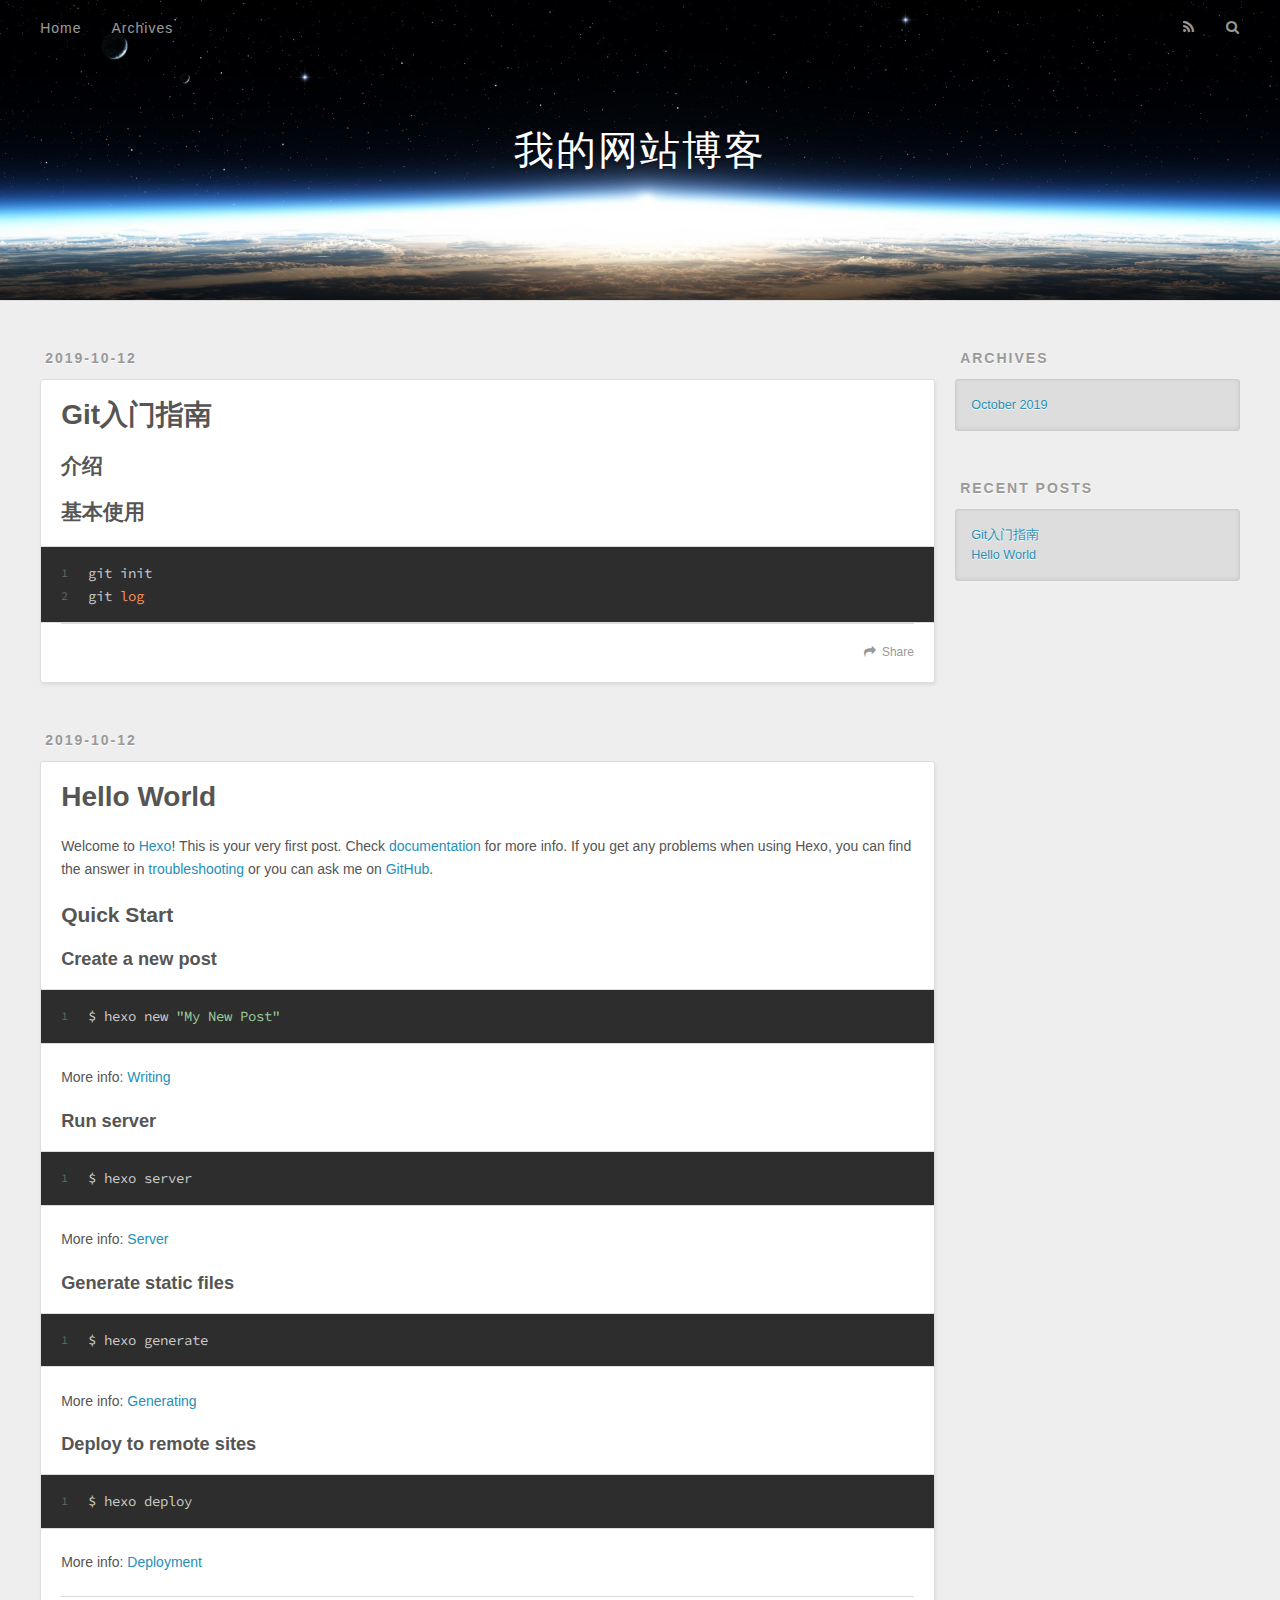
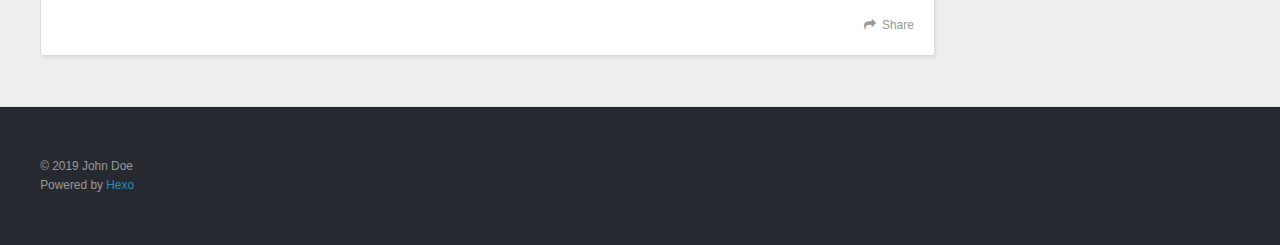
==== index.html @ bc91dda1 "Site updated: 2019-10-12 17:24:10" ====
<!DOCTYPE html>
<html>
<head><meta name="generator" content="Hexo 3.9.0">
  <meta charset="utf-8">
  

  
  <title>我的网站博客</title>
  <meta name="viewport" content="width=device-width, initial-scale=1, maximum-scale=1">
  <meta property="og:type" content="website">
<meta property="og:title" content="我的网站博客">
<meta property="og:url" content="http://yoursite.com/index.html">
<meta property="og:site_name" content="我的网站博客">
<meta property="og:locale" content="en">
<meta name="twitter:card" content="summary">
<meta name="twitter:title" content="我的网站博客">
  
    <link rel="alternate" href="/atom.xml" title="我的网站博客" type="application/atom+xml">
  
  
    <link rel="icon" href="/favicon.png">
  
  
    <link href="//fonts.googleapis.com/css?family=Source+Code+Pro" rel="stylesheet" type="text/css">
  
  <link rel="stylesheet" href="/css/style.css">
</head>
</html>
<body>
  <div id="container">
    <div id="wrap">
      <header id="header">
  <div id="banner"></div>
  <div id="header-outer" class="outer">
    <div id="header-title" class="inner">
      <h1 id="logo-wrap">
        <a href="/" id="logo">我的网站博客</a>
      </h1>
      
    </div>
    <div id="header-inner" class="inner">
      <nav id="main-nav">
        <a id="main-nav-toggle" class="nav-icon"></a>
        
          <a class="main-nav-link" href="/">Home</a>
        
          <a class="main-nav-link" href="/archives">Archives</a>
        
      </nav>
      <nav id="sub-nav">
        
          <a id="nav-rss-link" class="nav-icon" href="/atom.xml" title="RSS Feed"></a>
        
        <a id="nav-search-btn" class="nav-icon" title="Search"></a>
      </nav>
      <div id="search-form-wrap">
        <form action="//google.com/search" method="get" accept-charset="UTF-8" class="search-form"><input type="search" name="q" class="search-form-input" placeholder="Search"><button type="submit" class="search-form-submit">&#xF002;</button><input type="hidden" name="sitesearch" value="http://yoursite.com"></form>
      </div>
    </div>
  </div>
</header>
      <div class="outer">
        <section id="main">
  
    <article id="post-Git入门指南" class="article article-type-post" itemscope itemprop="blogPost">
  <div class="article-meta">
    <a href="/2019/10/12/Git入门指南/" class="article-date">
  <time datetime="2019-10-12T08:58:24.000Z" itemprop="datePublished">2019-10-12</time>
</a>
    
  </div>
  <div class="article-inner">
    
    
      <header class="article-header">
        
  
    <h1 itemprop="name">
      <a class="article-title" href="/2019/10/12/Git入门指南/">Git入门指南</a>
    </h1>
  

      </header>
    
    <div class="article-entry" itemprop="articleBody">
      
        <h2 id="介绍"><a href="#介绍" class="headerlink" title="介绍"></a>介绍</h2><h2 id="基本使用"><a href="#基本使用" class="headerlink" title="基本使用"></a>基本使用</h2><figure class="highlight bash"><table><tr><td class="gutter"><pre><span class="line">1</span><br><span class="line">2</span><br></pre></td><td class="code"><pre><span class="line">git init</span><br><span class="line">git <span class="built_in">log</span></span><br></pre></td></tr></table></figure>


      
    </div>
    <footer class="article-footer">
      <a data-url="http://yoursite.com/2019/10/12/Git入门指南/" data-id="ck1nbuxav0001yoqwcayvvua4" class="article-share-link">Share</a>
      
      
    </footer>
  </div>
  
</article>


  
    <article id="post-hello-world" class="article article-type-post" itemscope itemprop="blogPost">
  <div class="article-meta">
    <a href="/2019/10/12/hello-world/" class="article-date">
  <time datetime="2019-10-12T08:50:23.067Z" itemprop="datePublished">2019-10-12</time>
</a>
    
  </div>
  <div class="article-inner">
    
    
      <header class="article-header">
        
  
    <h1 itemprop="name">
      <a class="article-title" href="/2019/10/12/hello-world/">Hello World</a>
    </h1>
  

      </header>
    
    <div class="article-entry" itemprop="articleBody">
      
        <p>Welcome to <a href="https://hexo.io/" target="_blank" rel="noopener">Hexo</a>! This is your very first post. Check <a href="https://hexo.io/docs/" target="_blank" rel="noopener">documentation</a> for more info. If you get any problems when using Hexo, you can find the answer in <a href="https://hexo.io/docs/troubleshooting.html" target="_blank" rel="noopener">troubleshooting</a> or you can ask me on <a href="https://github.com/hexojs/hexo/issues" target="_blank" rel="noopener">GitHub</a>.</p>
<h2 id="Quick-Start"><a href="#Quick-Start" class="headerlink" title="Quick Start"></a>Quick Start</h2><h3 id="Create-a-new-post"><a href="#Create-a-new-post" class="headerlink" title="Create a new post"></a>Create a new post</h3><figure class="highlight bash"><table><tr><td class="gutter"><pre><span class="line">1</span><br></pre></td><td class="code"><pre><span class="line">$ hexo new <span class="string">"My New Post"</span></span><br></pre></td></tr></table></figure>

<p>More info: <a href="https://hexo.io/docs/writing.html" target="_blank" rel="noopener">Writing</a></p>
<h3 id="Run-server"><a href="#Run-server" class="headerlink" title="Run server"></a>Run server</h3><figure class="highlight bash"><table><tr><td class="gutter"><pre><span class="line">1</span><br></pre></td><td class="code"><pre><span class="line">$ hexo server</span><br></pre></td></tr></table></figure>

<p>More info: <a href="https://hexo.io/docs/server.html" target="_blank" rel="noopener">Server</a></p>
<h3 id="Generate-static-files"><a href="#Generate-static-files" class="headerlink" title="Generate static files"></a>Generate static files</h3><figure class="highlight bash"><table><tr><td class="gutter"><pre><span class="line">1</span><br></pre></td><td class="code"><pre><span class="line">$ hexo generate</span><br></pre></td></tr></table></figure>

<p>More info: <a href="https://hexo.io/docs/generating.html" target="_blank" rel="noopener">Generating</a></p>
<h3 id="Deploy-to-remote-sites"><a href="#Deploy-to-remote-sites" class="headerlink" title="Deploy to remote sites"></a>Deploy to remote sites</h3><figure class="highlight bash"><table><tr><td class="gutter"><pre><span class="line">1</span><br></pre></td><td class="code"><pre><span class="line">$ hexo deploy</span><br></pre></td></tr></table></figure>

<p>More info: <a href="https://hexo.io/docs/deployment.html" target="_blank" rel="noopener">Deployment</a></p>

      
    </div>
    <footer class="article-footer">
      <a data-url="http://yoursite.com/2019/10/12/hello-world/" data-id="ck1nbmxjh0000yoqwvdmyhuiu" class="article-share-link">Share</a>
      
      
    </footer>
  </div>
  
</article>


  


</section>
        
          <aside id="sidebar">
  
    

  
    

  
    
  
    
  <div class="widget-wrap">
    <h3 class="widget-title">Archives</h3>
    <div class="widget">
      <ul class="archive-list"><li class="archive-list-item"><a class="archive-list-link" href="/archives/2019/10/">October 2019</a></li></ul>
    </div>
  </div>


  
    
  <div class="widget-wrap">
    <h3 class="widget-title">Recent Posts</h3>
    <div class="widget">
      <ul>
        
          <li>
            <a href="/2019/10/12/Git入门指南/">Git入门指南</a>
          </li>
        
          <li>
            <a href="/2019/10/12/hello-world/">Hello World</a>
          </li>
        
      </ul>
    </div>
  </div>

  
</aside>
        
      </div>
      <footer id="footer">
  
  <div class="outer">
    <div id="footer-info" class="inner">
      &copy; 2019 John Doe<br>
      Powered by <a href="http://hexo.io/" target="_blank">Hexo</a>
    </div>
  </div>
</footer>
    </div>
    <nav id="mobile-nav">
  
    <a href="/" class="mobile-nav-link">Home</a>
  
    <a href="/archives" class="mobile-nav-link">Archives</a>
  
</nav>
    

<script src="//ajax.googleapis.com/ajax/libs/jquery/2.0.3/jquery.min.js"></script>


  <link rel="stylesheet" href="/fancybox/jquery.fancybox.css">
  <script src="/fancybox/jquery.fancybox.pack.js"></script>


<script src="/js/script.js"></script>



  </div>
</body>
</html>
---- css/style.css ----
body {
  width: 100%;
}
body:before,
body:after {
  content: "";
  display: table;
}
body:after {
  clear: both;
}
html,
body,
div,
span,
applet,
object,
iframe,
h1,
h2,
h3,
h4,
h5,
h6,
p,
blockquote,
pre,
a,
abbr,
acronym,
address,
big,
cite,
code,
del,
dfn,
em,
img,
ins,
kbd,
q,
s,
samp,
small,
strike,
strong,
sub,
sup,
tt,
var,
dl,
dt,
dd,
ol,
ul,
li,
fieldset,
form,
label,
legend,
table,
caption,
tbody,
tfoot,
thead,
tr,
th,
td {
  margin: 0;
  padding: 0;
  border: 0;
  outline: 0;
  font-weight: inherit;
  font-style: inherit;
  font-family: inherit;
  font-size: 100%;
  vertical-align: baseline;
}
body {
  line-height: 1;
  color: #000;
  background: #fff;
}
ol,
ul {
  list-style: none;
}
table {
  border-collapse: separate;
  border-spacing: 0;
  vertical-align: middle;
}
caption,
th,
td {
  text-align: left;
  font-weight: normal;
  vertical-align: middle;
}
a img {
  border: none;
}
input,
button {
  margin: 0;
  padding: 0;
}
input::-moz-focus-inner,
button::-moz-focus-inner {
  border: 0;
  padding: 0;
}
@font-face {
  font-family: FontAwesome;
  font-style: normal;
  font-weight: normal;
  src: url("fonts/fontawesome-webfont.eot?v=#4.0.3");
  src: url("fonts/fontawesome-webfont.eot?#iefix&v=#4.0.3") format("embedded-opentype"), url("fonts/fontawesome-webfont.woff?v=#4.0.3") format("woff"), url("fonts/fontawesome-webfont.ttf?v=#4.0.3") format("truetype"), url("fonts/fontawesome-webfont.svg#fontawesomeregular?v=#4.0.3") format("svg");
}
html,
body,
#container {
  height: 100%;
}
body {
  background: #eee;
  font: 14px -apple-system, BlinkMacSystemFont, "Segoe UI", "Roboto", "Oxygen", "Ubuntu", "Cantarell", "Fira Sans", "Droid Sans", "Helvetica Neue", sans-serif;
  -webkit-text-size-adjust: 100%;
}
.outer {
  max-width: 1220px;
  margin: 0 auto;
  padding: 0 20px;
}
.outer:before,
.outer:after {
  content: "";
  display: table;
}
.outer:after {
  clear: both;
}
.inner {
  display: inline;
  float: left;
  width: 98.33333333333333%;
  margin: 0 0.833333333333333%;
}
.left,
.alignleft {
  float: left;
}
.right,
.alignright {
  float: right;
}
.clear {
  clear: both;
}
#container {
  position: relative;
}
.mobile-nav-on {
  overflow: hidden;
}
#wrap {
  height: 100%;
  width: 100%;
  position: absolute;
  top: 0;
  left: 0;
  -webkit-transition: 0.2s ease-out;
  -moz-transition: 0.2s ease-out;
  -ms-transition: 0.2s ease-out;
  transition: 0.2s ease-out;
  z-index: 1;
  background: #eee;
}
.mobile-nav-on #wrap {
  left: 280px;
}
@media screen and (min-width: 768px) {
  #main {
    display: inline;
    float: left;
    width: 73.33333333333333%;
    margin: 0 0.833333333333333%;
  }
}
.article-date,
.article-category-link,
.archive-year,
.widget-title {
  text-decoration: none;
  text-transform: uppercase;
  letter-spacing: 2px;
  color: #999;
  margin-bottom: 1em;
  margin-left: 5px;
  line-height: 1em;
  text-shadow: 0 1px #fff;
  font-weight: bold;
}
.article-inner,
.archive-article-inner {
  background: #fff;
  -webkit-box-shadow: 1px 2px 3px #ddd;
  box-shadow: 1px 2px 3px #ddd;
  border: 1px solid #ddd;
  border-radius: 3px;
}
.article-entry h1,
.widget h1 {
  font-size: 2em;
}
.article-entry h2,
.widget h2 {
  font-size: 1.5em;
}
.article-entry h3,
.widget h3 {
  font-size: 1.3em;
}
.article-entry h4,
.widget h4 {
  font-size: 1.2em;
}
.article-entry h5,
.widget h5 {
  font-size: 1em;
}
.article-entry h6,
.widget h6 {
  font-size: 1em;
  color: #999;
}
.article-entry hr,
.widget hr {
  border: 1px dashed #ddd;
}
.article-entry strong,
.widget strong {
  font-weight: bold;
}
.article-entry em,
.widget em,
.article-entry cite,
.widget cite {
  font-style: italic;
}
.article-entry sup,
.widget sup,
.article-entry sub,
.widget sub {
  font-size: 0.75em;
  line-height: 0;
  position: relative;
  vertical-align: baseline;
}
.article-entry sup,
.widget sup {
  top: -0.5em;
}
.article-entry sub,
.widget sub {
  bottom: -0.2em;
}
.article-entry small,
.widget small {
  font-size: 0.85em;
}
.article-entry acronym,
.widget acronym,
.article-entry abbr,
.widget abbr {
  border-bottom: 1px dotted;
}
.article-entry ul,
.widget ul,
.article-entry ol,
.widget ol,
.article-entry dl,
.widget dl {
  margin: 0 20px;
  line-height: 1.6em;
}
.article-entry ul ul,
.widget ul ul,
.article-entry ol ul,
.widget ol ul,
.article-entry ul ol,
.widget ul ol,
.article-entry ol ol,
.widget ol ol {
  margin-top: 0;
  margin-bottom: 0;
}
.article-entry ul,
.widget ul {
  list-style: disc;
}
.article-entry ol,
.widget ol {
  list-style: decimal;
}
.article-entry dt,
.widget dt {
  font-weight: bold;
}
#header {
  height: 300px;
  position: relative;
  border-bottom: 1px solid #ddd;
}
#header:before,
#header:after {
  content: "";
  position: absolute;
  left: 0;
  right: 0;
  height: 40px;
}
#header:before {
  top: 0;
  background: -webkit-linear-gradient(rgba(0,0,0,0.2), transparent);
  background: -moz-linear-gradient(rgba(0,0,0,0.2), transparent);
  background: -ms-linear-gradient(rgba(0,0,0,0.2), transparent);
  background: linear-gradient(rgba(0,0,0,0.2), transparent);
}
#header:after {
  bottom: 0;
  background: -webkit-linear-gradient(transparent, rgba(0,0,0,0.2));
  background: -moz-linear-gradient(transparent, rgba(0,0,0,0.2));
  background: -ms-linear-gradient(transparent, rgba(0,0,0,0.2));
  background: linear-gradient(transparent, rgba(0,0,0,0.2));
}
#header-outer {
  height: 100%;
  position: relative;
}
#header-inner {
  position: relative;
  overflow: hidden;
}
#banner {
  position: absolute;
  top: 0;
  left: 0;
  width: 100%;
  height: 100%;
  background: url("images/banner.jpg") center #000;
  -webkit-background-size: cover;
  -moz-background-size: cover;
  background-size: cover;
  z-index: -1;
}
#header-title {
  text-align: center;
  height: 40px;
  position: absolute;
  top: 50%;
  left: 0;
  margin-top: -20px;
}
#logo,
#subtitle {
  text-decoration: none;
  color: #fff;
  font-weight: 300;
  text-shadow: 0 1px 4px rgba(0,0,0,0.3);
}
#logo {
  font-size: 40px;
  line-height: 40px;
  letter-spacing: 2px;
}
#subtitle {
  font-size: 16px;
  line-height: 16px;
  letter-spacing: 1px;
}
#subtitle-wrap {
  margin-top: 16px;
}
#main-nav {
  float: left;
  margin-left: -15px;
}
.nav-icon,
.main-nav-link {
  float: left;
  color: #fff;
  opacity: 0.6;
  text-decoration: none;
  text-shadow: 0 1px rgba(0,0,0,0.2);
  -webkit-transition: opacity 0.2s;
  -moz-transition: opacity 0.2s;
  -ms-transition: opacity 0.2s;
  transition: opacity 0.2s;
  display: block;
  padding: 20px 15px;
}
.nav-icon:hover,
.main-nav-link:hover {
  opacity: 1;
}
.nav-icon {
  font-family: FontAwesome;
  text-align: center;
  font-size: 14px;
  width: 14px;
  height: 14px;
  padding: 20px 15px;
  position: relative;
  cursor: pointer;
}
.main-nav-link {
  font-weight: 300;
  letter-spacing: 1px;
}
@media screen and (max-width: 479px) {
  .main-nav-link {
    display: none;
  }
}
#main-nav-toggle {
  display: none;
}
#main-nav-toggle:before {
  content: "\f0c9";
}
@media screen and (max-width: 479px) {
  #main-nav-toggle {
    display: block;
  }
}
#sub-nav {
  float: right;
  margin-right: -15px;
}
#nav-rss-link:before {
  content: "\f09e";
}
#nav-search-btn:before {
  content: "\f002";
}
#search-form-wrap {
  position: absolute;
  top: 15px;
  width: 150px;
  height: 30px;
  right: -150px;
  opacity: 0;
  -webkit-transition: 0.2s ease-out;
  -moz-transition: 0.2s ease-out;
  -ms-transition: 0.2s ease-out;
  transition: 0.2s ease-out;
}
#search-form-wrap.on {
  opacity: 1;
  right: 0;
}
@media screen and (max-width: 479px) {
  #search-form-wrap {
    width: 100%;
    right: -100%;
  }
}
.search-form {
  position: absolute;
  top: 0;
  left: 0;
  right: 0;
  background: #fff;
  padding: 5px 15px;
  border-radius: 15px;
  -webkit-box-shadow: 0 0 10px rgba(0,0,0,0.3);
  box-shadow: 0 0 10px rgba(0,0,0,0.3);
}
.search-form-input {
  border: none;
  background: none;
  color: #555;
  width: 100%;
  font: 13px -apple-system, BlinkMacSystemFont, "Segoe UI", "Roboto", "Oxygen", "Ubuntu", "Cantarell", "Fira Sans", "Droid Sans", "Helvetica Neue", sans-serif;
  outline: none;
}
.search-form-input::-webkit-search-results-decoration,
.search-form-input::-webkit-search-cancel-button {
  -webkit-appearance: none;
}
.search-form-submit {
  position: absolute;
  top: 50%;
  right: 10px;
  margin-top: -7px;
  font: 13px FontAwesome;
  border: none;
  background: none;
  color: #bbb;
  cursor: pointer;
}
.search-form-submit:hover,
.search-form-submit:focus {
  color: #777;
}
.article {
  margin: 50px 0;
}
.article-inner {
  overflow: hidden;
}
.article-meta:before,
.article-meta:after {
  content: "";
  display: table;
}
.article-meta:after {
  clear: both;
}
.article-date {
  float: left;
}
.article-category {
  float: left;
  line-height: 1em;
  color: #ccc;
  text-shadow: 0 1px #fff;
  margin-left: 8px;
}
.article-category:before {
  content: "\2022";
}
.article-category-link {
  margin: 0 12px 1em;
}
.article-header {
  padding: 20px 20px 0;
}
.article-title {
  text-decoration: none;
  font-size: 2em;
  font-weight: bold;
  color: #555;
  line-height: 1.1em;
  -webkit-transition: color 0.2s;
  -moz-transition: color 0.2s;
  -ms-transition: color 0.2s;
  transition: color 0.2s;
}
a.article-title:hover {
  color: #258fb8;
}
.article-entry {
  color: #555;
  padding: 0 20px;
}
.article-entry:before,
.article-entry:after {
  content: "";
  display: table;
}
.article-entry:after {
  clear: both;
}
.article-entry p,
.article-entry table {
  line-height: 1.6em;
  margin: 1.6em 0;
}
.article-entry h1,
.article-entry h2,
.article-entry h3,
.article-entry h4,
.article-entry h5,
.article-entry h6 {
  font-weight: bold;
}
.article-entry h1,
.article-entry h2,
.article-entry h3,
.article-entry h4,
.article-entry h5,
.article-entry h6 {
  line-height: 1.1em;
  margin: 1.1em 0;
}
.article-entry a {
  color: #258fb8;
  text-decoration: none;
}
.article-entry a:hover {
  text-decoration: underline;
}
.article-entry ul,
.article-entry ol,
.article-entry dl {
  margin-top: 1.6em;
  margin-bottom: 1.6em;
}
.article-entry img,
.article-entry video {
  max-width: 100%;
  height: auto;
  display: block;
  margin: auto;
}
.article-entry iframe {
  border: none;
}
.article-entry table {
  width: 100%;
  border-collapse: collapse;
  border-spacing: 0;
}
.article-entry th {
  font-weight: bold;
  border-bottom: 3px solid #ddd;
  padding-bottom: 0.5em;
}
.article-entry td {
  border-bottom: 1px solid #ddd;
  padding: 10px 0;
}
.article-entry blockquote {
  font-family: Georgia, "Times New Roman", serif;
  font-size: 1.4em;
  margin: 1.6em 20px;
  text-align: center;
}
.article-entry blockquote footer {
  font-size: 14px;
  margin: 1.6em 0;
  font-family: -apple-system, BlinkMacSystemFont, "Segoe UI", "Roboto", "Oxygen", "Ubuntu", "Cantarell", "Fira Sans", "Droid Sans", "Helvetica Neue", sans-serif;
}
.article-entry blockquote footer cite:before {
  content: "—";
  padding: 0 0.5em;
}
.article-entry .pullquote {
  text-align: left;
  width: 45%;
  margin: 0;
}
.article-entry .pullquote.left {
  margin-left: 0.5em;
  margin-right: 1em;
}
.article-entry .pullquote.right {
  margin-right: 0.5em;
  margin-left: 1em;
}
.article-entry .caption {
  color: #999;
  display: block;
  font-size: 0.9em;
  margin-top: 0.5em;
  position: relative;
  text-align: center;
}
.article-entry .video-container {
  position: relative;
  padding-top: 56.25%;
  height: 0;
  overflow: hidden;
}
.article-entry .video-container iframe,
.article-entry .video-container object,
.article-entry .video-container embed {
  position: absolute;
  top: 0;
  left: 0;
  width: 100%;
  height: 100%;
  margin-top: 0;
}
.article-more-link a {
  display: inline-block;
  line-height: 1em;
  padding: 6px 15px;
  border-radius: 15px;
  background: #eee;
  color: #999;
  text-shadow: 0 1px #fff;
  text-decoration: none;
}
.article-more-link a:hover {
  background: #258fb8;
  color: #fff;
  text-decoration: none;
  text-shadow: 0 1px #1e7293;
}
.article-footer {
  font-size: 0.85em;
  line-height: 1.6em;
  border-top: 1px solid #ddd;
  padding-top: 1.6em;
  margin: 0 20px 20px;
}
.article-footer:before,
.article-footer:after {
  content: "";
  display: table;
}
.article-footer:after {
  clear: both;
}
.article-footer a {
  color: #999;
  text-decoration: none;
}
.article-footer a:hover {
  color: #555;
}
.article-tag-list-item {
  float: left;
  margin-right: 10px;
}
.article-tag-list-link:before {
  content: "#";
}
.article-comment-link {
  float: right;
}
.article-comment-link:before {
  content: "\f075";
  font-family: FontAwesome;
  padding-right: 8px;
}
.article-share-link {
  cursor: pointer;
  float: right;
  margin-left: 20px;
}
.article-share-link:before {
  content: "\f064";
  font-family: FontAwesome;
  padding-right: 6px;
}
#article-nav {
  position: relative;
}
#article-nav:before,
#article-nav:after {
  content: "";
  display: table;
}
#article-nav:after {
  clear: both;
}
@media screen and (min-width: 768px) {
  #article-nav {
    margin: 50px 0;
  }
  #article-nav:before {
    width: 8px;
    height: 8px;
    position: absolute;
    top: 50%;
    left: 50%;
    margin-top: -4px;
    margin-left: -4px;
    content: "";
    border-radius: 50%;
    background: #ddd;
    -webkit-box-shadow: 0 1px 2px #fff;
    box-shadow: 0 1px 2px #fff;
  }
}
.article-nav-link-wrap {
  text-decoration: none;
  text-shadow: 0 1px #fff;
  color: #999;
  -webkit-box-sizing: border-box;
  -moz-box-sizing: border-box;
  box-sizing: border-box;
  margin-top: 50px;
  text-align: center;
  display: block;
}
.article-nav-link-wrap:hover {
  color: #555;
}
@media screen and (min-width: 768px) {
  .article-nav-link-wrap {
    width: 50%;
    margin-top: 0;
  }
}
@media screen and (min-width: 768px) {
  #article-nav-newer {
    float: left;
    text-align: right;
    padding-right: 20px;
  }
}
@media screen and (min-width: 768px) {
  #article-nav-older {
    float: right;
    text-align: left;
    padding-left: 20px;
  }
}
.article-nav-caption {
  text-transform: uppercase;
  letter-spacing: 2px;
  color: #ddd;
  line-height: 1em;
  font-weight: bold;
}
#article-nav-newer .article-nav-caption {
  margin-right: -2px;
}
.article-nav-title {
  font-size: 0.85em;
  line-height: 1.6em;
  margin-top: 0.5em;
}
.article-share-box {
  position: absolute;
  display: none;
  background: #fff;
  -webkit-box-shadow: 1px 2px 10px rgba(0,0,0,0.2);
  box-shadow: 1px 2px 10px rgba(0,0,0,0.2);
  border-radius: 3px;
  margin-left: -145px;
  overflow: hidden;
  z-index: 1;
}
.article-share-box.on {
  display: block;
}
.article-share-input {
  width: 100%;
  background: none;
  -webkit-box-sizing: border-box;
  -moz-box-sizing: border-box;
  box-sizing: border-box;
  font: 14px -apple-system, BlinkMacSystemFont, "Segoe UI", "Roboto", "Oxygen", "Ubuntu", "Cantarell", "Fira Sans", "Droid Sans", "Helvetica Neue", sans-serif;
  padding: 0 15px;
  color: #555;
  outline: none;
  border: 1px solid #ddd;
  border-radius: 3px 3px 0 0;
  height: 36px;
  line-height: 36px;
}
.article-share-links {
  background: #eee;
}
.article-share-links:before,
.article-share-links:after {
  content: "";
  display: table;
}
.article-share-links:after {
  clear: both;
}
.article-share-twitter,
.article-share-facebook,
.article-share-pinterest,
.article-share-google {
  width: 50px;
  height: 36px;
  display: block;
  float: left;
  position: relative;
  color: #999;
  text-shadow: 0 1px #fff;
}
.article-share-twitter:before,
.article-share-facebook:before,
.article-share-pinterest:before,
.article-share-google:before {
  font-size: 20px;
  font-family: FontAwesome;
  width: 20px;
  height: 20px;
  position: absolute;
  top: 50%;
  left: 50%;
  margin-top: -10px;
  margin-left: -10px;
  text-align: center;
}
.article-share-twitter:hover,
.article-share-facebook:hover,
.article-share-pinterest:hover,
.article-share-google:hover {
  color: #fff;
}
.article-share-twitter:before {
  content: "\f099";
}
.article-share-twitter:hover {
  background: #00aced;
  text-shadow: 0 1px #008abe;
}
.article-share-facebook:before {
  content: "\f09a";
}
.article-share-facebook:hover {
  background: #3b5998;
  text-shadow: 0 1px #2f477a;
}
.article-share-pinterest:before {
  content: "\f0d2";
}
.article-share-pinterest:hover {
  background: #cb2027;
  text-shadow: 0 1px #a21a1f;
}
.article-share-google:before {
  content: "\f0d5";
}
.article-share-google:hover {
  background: #dd4b39;
  text-shadow: 0 1px #be3221;
}
.article-gallery {
  background: #000;
  position: relative;
}
.article-gallery-photos {
  position: relative;
  overflow: hidden;
}
.article-gallery-img {
  display: none;
  max-width: 100%;
}
.article-gallery-img:first-child {
  display: block;
}
.article-gallery-img.loaded {
  position: absolute;
  display: block;
}
.article-gallery-img img {
  display: block;
  max-width: 100%;
  margin: 0 auto;
}
#comments {
  background: #fff;
  -webkit-box-shadow: 1px 2px 3px #ddd;
  box-shadow: 1px 2px 3px #ddd;
  padding: 20px;
  border: 1px solid #ddd;
  border-radius: 3px;
  margin: 50px 0;
}
#comments a {
  color: #258fb8;
}
.archives-wrap {
  margin: 50px 0;
}
.archives:before,
.archives:after {
  content: "";
  display: table;
}
.archives:after {
  clear: both;
}
.archive-year-wrap {
  margin-bottom: 1em;
}
.archives {
  -webkit-column-gap: 10px;
  -moz-column-gap: 10px;
  column-gap: 10px;
}
@media screen and (min-width: 480px) and (max-width: 767px) {
  .archives {
    -webkit-column-count: 2;
    -moz-column-count: 2;
    column-count: 2;
  }
}
@media screen and (min-width: 768px) {
  .archives {
    -webkit-column-count: 3;
    -moz-column-count: 3;
    column-count: 3;
  }
}
.archive-article {
  -webkit-column-break-inside: avoid;
  page-break-inside: avoid;
  overflow: hidden;
  break-inside: avoid-column;
}
.archive-article-inner {
  padding: 10px;
  margin-bottom: 15px;
}
.archive-article-title {
  text-decoration: none;
  font-weight: bold;
  color: #555;
  -webkit-transition: color 0.2s;
  -moz-transition: color 0.2s;
  -ms-transition: color 0.2s;
  transition: color 0.2s;
  line-height: 1.6em;
}
.archive-article-title:hover {
  color: #258fb8;
}
.archive-article-footer {
  margin-top: 1em;
}
.archive-article-date {
  color: #999;
  text-decoration: none;
  font-size: 0.85em;
  line-height: 1em;
  margin-bottom: 0.5em;
  display: block;
}
#page-nav {
  margin: 50px auto;
  background: #fff;
  -webkit-box-shadow: 1px 2px 3px #ddd;
  box-shadow: 1px 2px 3px #ddd;
  border: 1px solid #ddd;
  border-radius: 3px;
  text-align: center;
  color: #999;
  overflow: hidden;
}
#page-nav:before,
#page-nav:after {
  content: "";
  display: table;
}
#page-nav:after {
  clear: both;
}
#page-nav a,
#page-nav span {
  padding: 10px 20px;
  line-height: 1;
  height: 2ex;
}
#page-nav a {
  color: #999;
  text-decoration: none;
}
#page-nav a:hover {
  background: #999;
  color: #fff;
}
#page-nav .prev {
  float: left;
}
#page-nav .next {
  float: right;
}
#page-nav .page-number {
  display: inline-block;
}
@media screen and (max-width: 479px) {
  #page-nav .page-number {
    display: none;
  }
}
#page-nav .current {
  color: #555;
  font-weight: bold;
}
#page-nav .space {
  color: #ddd;
}
#footer {
  background: #262a30;
  padding: 50px 0;
  border-top: 1px solid #ddd;
  color: #999;
}
#footer a {
  color: #258fb8;
  text-decoration: none;
}
#footer a:hover {
  text-decoration: underline;
}
#footer-info {
  line-height: 1.6em;
  font-size: 0.85em;
}
.article-entry pre,
.article-entry .highlight {
  background: #2d2d2d;
  margin: 0 -20px;
  padding: 15px 20px;
  border-style: solid;
  border-color: #ddd;
  border-width: 1px 0;
  overflow: auto;
  color: #ccc;
  line-height: 22.400000000000002px;
}
.article-entry .highlight .gutter pre,
.article-entry .gist .gist-file .gist-data .line-numbers {
  color: #666;
  font-size: 0.85em;
}
.article-entry pre,
.article-entry code {
  font-family: "Source Code Pro", Consolas, Monaco, Menlo, Consolas, monospace;
}
.article-entry code {
  background: #eee;
  text-shadow: 0 1px #fff;
  padding: 0 0.3em;
}
.article-entry pre code {
  background: none;
  text-shadow: none;
  padding: 0;
}
.article-entry .highlight pre {
  border: none;
  margin: 0;
  padding: 0;
}
.article-entry .highlight table {
  margin: 0;
  width: auto;
}
.article-entry .highlight td {
  border: none;
  padding: 0;
}
.article-entry .highlight figcaption {
  font-size: 0.85em;
  color: #999;
  line-height: 1em;
  margin-bottom: 1em;
}
.article-entry .highlight figcaption:before,
.article-entry .highlight figcaption:after {
  content: "";
  display: table;
}
.article-entry .highlight figcaption:after {
  clear: both;
}
.article-entry .highlight figcaption a {
  float: right;
}
.article-entry .highlight .gutter pre {
  text-align: right;
  padding-right: 20px;
}
.article-entry .highlight .line {
  height: 22.400000000000002px;
}
.article-entry .highlight .line.marked {
  background: #515151;
}
.article-entry .gist {
  margin: 0 -20px;
  border-style: solid;
  border-color: #ddd;
  border-width: 1px 0;
  background: #2d2d2d;
  padding: 15px 20px 15px 0;
}
.article-entry .gist .gist-file {
  border: none;
  font-family: "Source Code Pro", Consolas, Monaco, Menlo, Consolas, monospace;
  margin: 0;
}
.article-entry .gist .gist-file .gist-data {
  background: none;
  border: none;
}
.article-entry .gist .gist-file .gist-data .line-numbers {
  background: none;
  border: none;
  padding: 0 20px 0 0;
}
.article-entry .gist .gist-file .gist-data .line-data {
  padding: 0 !important;
}
.article-entry .gist .gist-file .highlight {
  margin: 0;
  padding: 0;
  border: none;
}
.article-entry .gist .gist-file .gist-meta {
  background: #2d2d2d;
  color: #999;
  font: 0.85em -apple-system, BlinkMacSystemFont, "Segoe UI", "Roboto", "Oxygen", "Ubuntu", "Cantarell", "Fira Sans", "Droid Sans", "Helvetica Neue", sans-serif;
  text-shadow: 0 0;
  padding: 0;
  margin-top: 1em;
  margin-left: 20px;
}
.article-entry .gist .gist-file .gist-meta a {
  color: #258fb8;
  font-weight: normal;
}
.article-entry .gist .gist-file .gist-meta a:hover {
  text-decoration: underline;
}
pre .comment,
pre .title {
  color: #999;
}
pre .variable,
pre .attribute,
pre .tag,
pre .regexp,
pre .ruby .constant,
pre .xml .tag .title,
pre .xml .pi,
pre .xml .doctype,
pre .html .doctype,
pre .css .id,
pre .css .class,
pre .css .pseudo {
  color: #f2777a;
}
pre .number,
pre .preprocessor,
pre .built_in,
pre .literal,
pre .params,
pre .constant {
  color: #f99157;
}
pre .class,
pre .ruby .class .title,
pre .css .rules .attribute {
  color: #9c9;
}
pre .string,
pre .value,
pre .inheritance,
pre .header,
pre .ruby .symbol,
pre .xml .cdata {
  color: #9c9;
}
pre .css .hexcolor {
  color: #6cc;
}
pre .function,
pre .python .decorator,
pre .python .title,
pre .ruby .function .title,
pre .ruby .title .keyword,
pre .perl .sub,
pre .javascript .title,
pre .coffeescript .title {
  color: #69c;
}
pre .keyword,
pre .javascript .function {
  color: #c9c;
}
@media screen and (max-width: 479px) {
  #mobile-nav {
    position: absolute;
    top: 0;
    left: 0;
    width: 280px;
    height: 100%;
    background: #191919;
    border-right: 1px solid #fff;
  }
}
@media screen and (max-width: 479px) {
  .mobile-nav-link {
    display: block;
    color: #999;
    text-decoration: none;
    padding: 15px 20px;
    font-weight: bold;
  }
  .mobile-nav-link:hover {
    color: #fff;
  }
}
@media screen and (min-width: 768px) {
  #sidebar {
    display: inline;
    float: left;
    width: 23.333333333333332%;
    margin: 0 0.833333333333333%;
  }
}
.widget-wrap {
  margin: 50px 0;
}
.widget {
  color: #777;
  text-shadow: 0 1px #fff;
  background: #ddd;
  -webkit-box-shadow: 0 -1px 4px #ccc inset;
  box-shadow: 0 -1px 4px #ccc inset;
  border: 1px solid #ccc;
  padding: 15px;
  border-radius: 3px;
}
.widget a {
  color: #258fb8;
  text-decoration: none;
}
.widget a:hover {
  text-decoration: underline;
}
.widget ul ul,
.widget ol ul,
.widget dl ul,
.widget ul ol,
.widget ol ol,
.widget dl ol,
.widget ul dl,
.widget ol dl,
.widget dl dl {
  margin-left: 15px;
  list-style: disc;
}
.widget {
  line-height: 1.6em;
  word-wrap: break-word;
  font-size: 0.9em;
}
.widget ul,
.widget ol {
  list-style: none;
  margin: 0;
}
.widget ul ul,
.widget ol ul,
.widget ul ol,
.widget ol ol {
  margin: 0 20px;
}
.widget ul ul,
.widget ol ul {
  list-style: disc;
}
.widget ul ol,
.widget ol ol {
  list-style: decimal;
}
.category-list-count,
.tag-list-count,
.archive-list-count {
  padding-left: 5px;
  color: #999;
  font-size: 0.85em;
}
.category-list-count:before,
.tag-list-count:before,
.archive-list-count:before {
  content: "(";
}
.category-list-count:after,
.tag-list-count:after,
.archive-list-count:after {
  content: ")";
}
.tagcloud a {
  margin-right: 5px;
  display: inline-block;
}
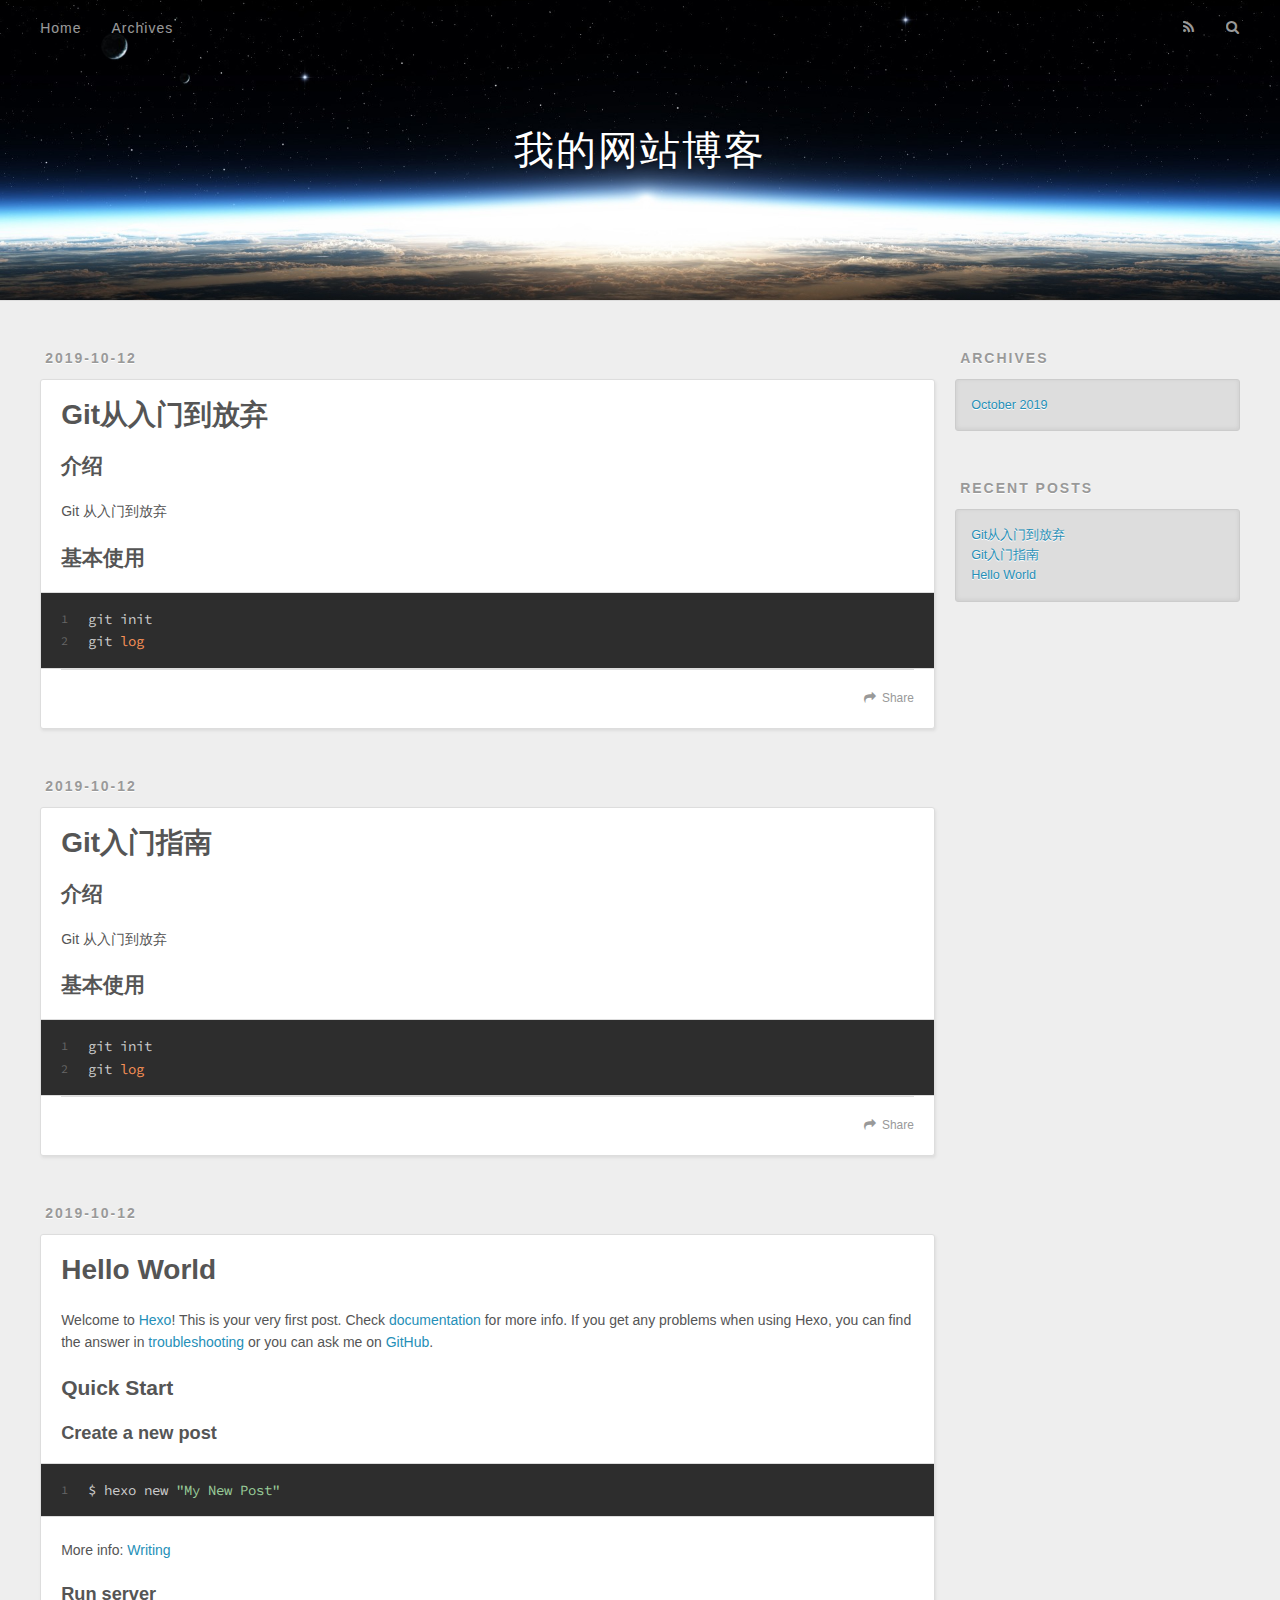
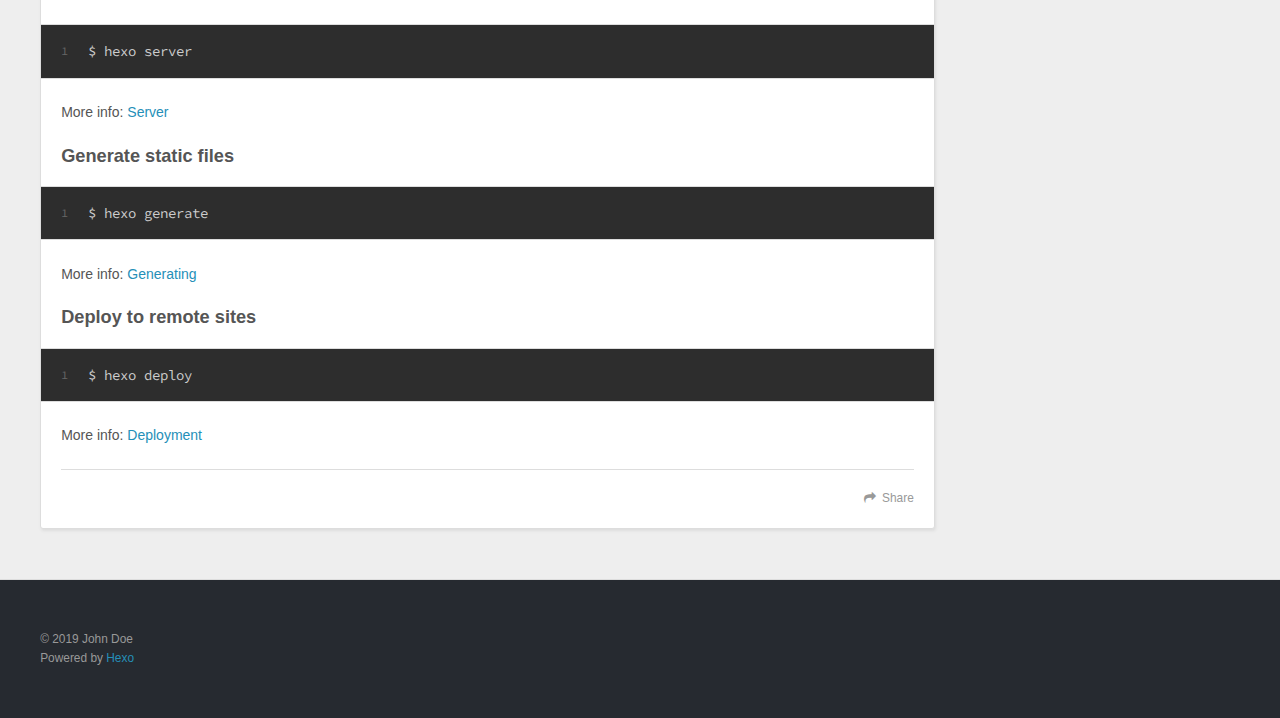
==== commit f983f521: "Site updated: 2019-10-12 17:39:32" ====
--- a/index.html
+++ b/index.html
@@ -62,6 +62,45 @@
       <div class="outer">
         <section id="main">
   
+    <article id="post-Git从入门到放弃" class="article article-type-post" itemscope itemprop="blogPost">
+  <div class="article-meta">
+    <a href="/2019/10/12/Git从入门到放弃/" class="article-date">
+  <time datetime="2019-10-12T09:36:06.000Z" itemprop="datePublished">2019-10-12</time>
+</a>
+    
+  </div>
+  <div class="article-inner">
+    
+    
+      <header class="article-header">
+        
+  
+    <h1 itemprop="name">
+      <a class="article-title" href="/2019/10/12/Git从入门到放弃/">Git从入门到放弃</a>
+    </h1>
+  
+
+      </header>
+    
+    <div class="article-entry" itemprop="articleBody">
+      
+        <h2 id="介绍"><a href="#介绍" class="headerlink" title="介绍"></a>介绍</h2><p>Git 从入门到放弃</p>
+<h2 id="基本使用"><a href="#基本使用" class="headerlink" title="基本使用"></a>基本使用</h2><figure class="highlight bash"><table><tr><td class="gutter"><pre><span class="line">1</span><br><span class="line">2</span><br></pre></td><td class="code"><pre><span class="line">git init</span><br><span class="line">git <span class="built_in">log</span></span><br></pre></td></tr></table></figure>
+
+
+      
+    </div>
+    <footer class="article-footer">
+      <a data-url="http://yoursite.com/2019/10/12/Git从入门到放弃/" data-id="ck1ndbt2w0000a4qwkg7euo0g" class="article-share-link">Share</a>
+      
+      
+    </footer>
+  </div>
+  
+</article>
+
+
+  
     <article id="post-Git入门指南" class="article article-type-post" itemscope itemprop="blogPost">
   <div class="article-meta">
     <a href="/2019/10/12/Git入门指南/" class="article-date">
@@ -84,13 +123,14 @@
     
     <div class="article-entry" itemprop="articleBody">
       
-        <h2 id="介绍"><a href="#介绍" class="headerlink" title="介绍"></a>介绍</h2><h2 id="基本使用"><a href="#基本使用" class="headerlink" title="基本使用"></a>基本使用</h2><figure class="highlight bash"><table><tr><td class="gutter"><pre><span class="line">1</span><br><span class="line">2</span><br></pre></td><td class="code"><pre><span class="line">git init</span><br><span class="line">git <span class="built_in">log</span></span><br></pre></td></tr></table></figure>
+        <h2 id="介绍"><a href="#介绍" class="headerlink" title="介绍"></a>介绍</h2><p>Git 从入门到放弃</p>
+<h2 id="基本使用"><a href="#基本使用" class="headerlink" title="基本使用"></a>基本使用</h2><figure class="highlight bash"><table><tr><td class="gutter"><pre><span class="line">1</span><br><span class="line">2</span><br></pre></td><td class="code"><pre><span class="line">git init</span><br><span class="line">git <span class="built_in">log</span></span><br></pre></td></tr></table></figure>
 
 
       
     </div>
     <footer class="article-footer">
-      <a data-url="http://yoursite.com/2019/10/12/Git入门指南/" data-id="ck1nbuxav0001yoqwcayvvua4" class="article-share-link">Share</a>
+      <a data-url="http://yoursite.com/2019/10/12/Git入门指南/" data-id="ck1ndbt310001a4qwpnibk80x" class="article-share-link">Share</a>
       
       
     </footer>
@@ -139,7 +179,7 @@
       
     </div>
     <footer class="article-footer">
-      <a data-url="http://yoursite.com/2019/10/12/hello-world/" data-id="ck1nbmxjh0000yoqwvdmyhuiu" class="article-share-link">Share</a>
+      <a data-url="http://yoursite.com/2019/10/12/hello-world/" data-id="ck1ndbt330002a4qwppoee9uj" class="article-share-link">Share</a>
       
       
     </footer>
@@ -180,6 +220,10 @@
       <ul>
         
           <li>
+            <a href="/2019/10/12/Git从入门到放弃/">Git从入门到放弃</a>
+          </li>
+        
+          <li>
             <a href="/2019/10/12/Git入门指南/">Git入门指南</a>
           </li>
         
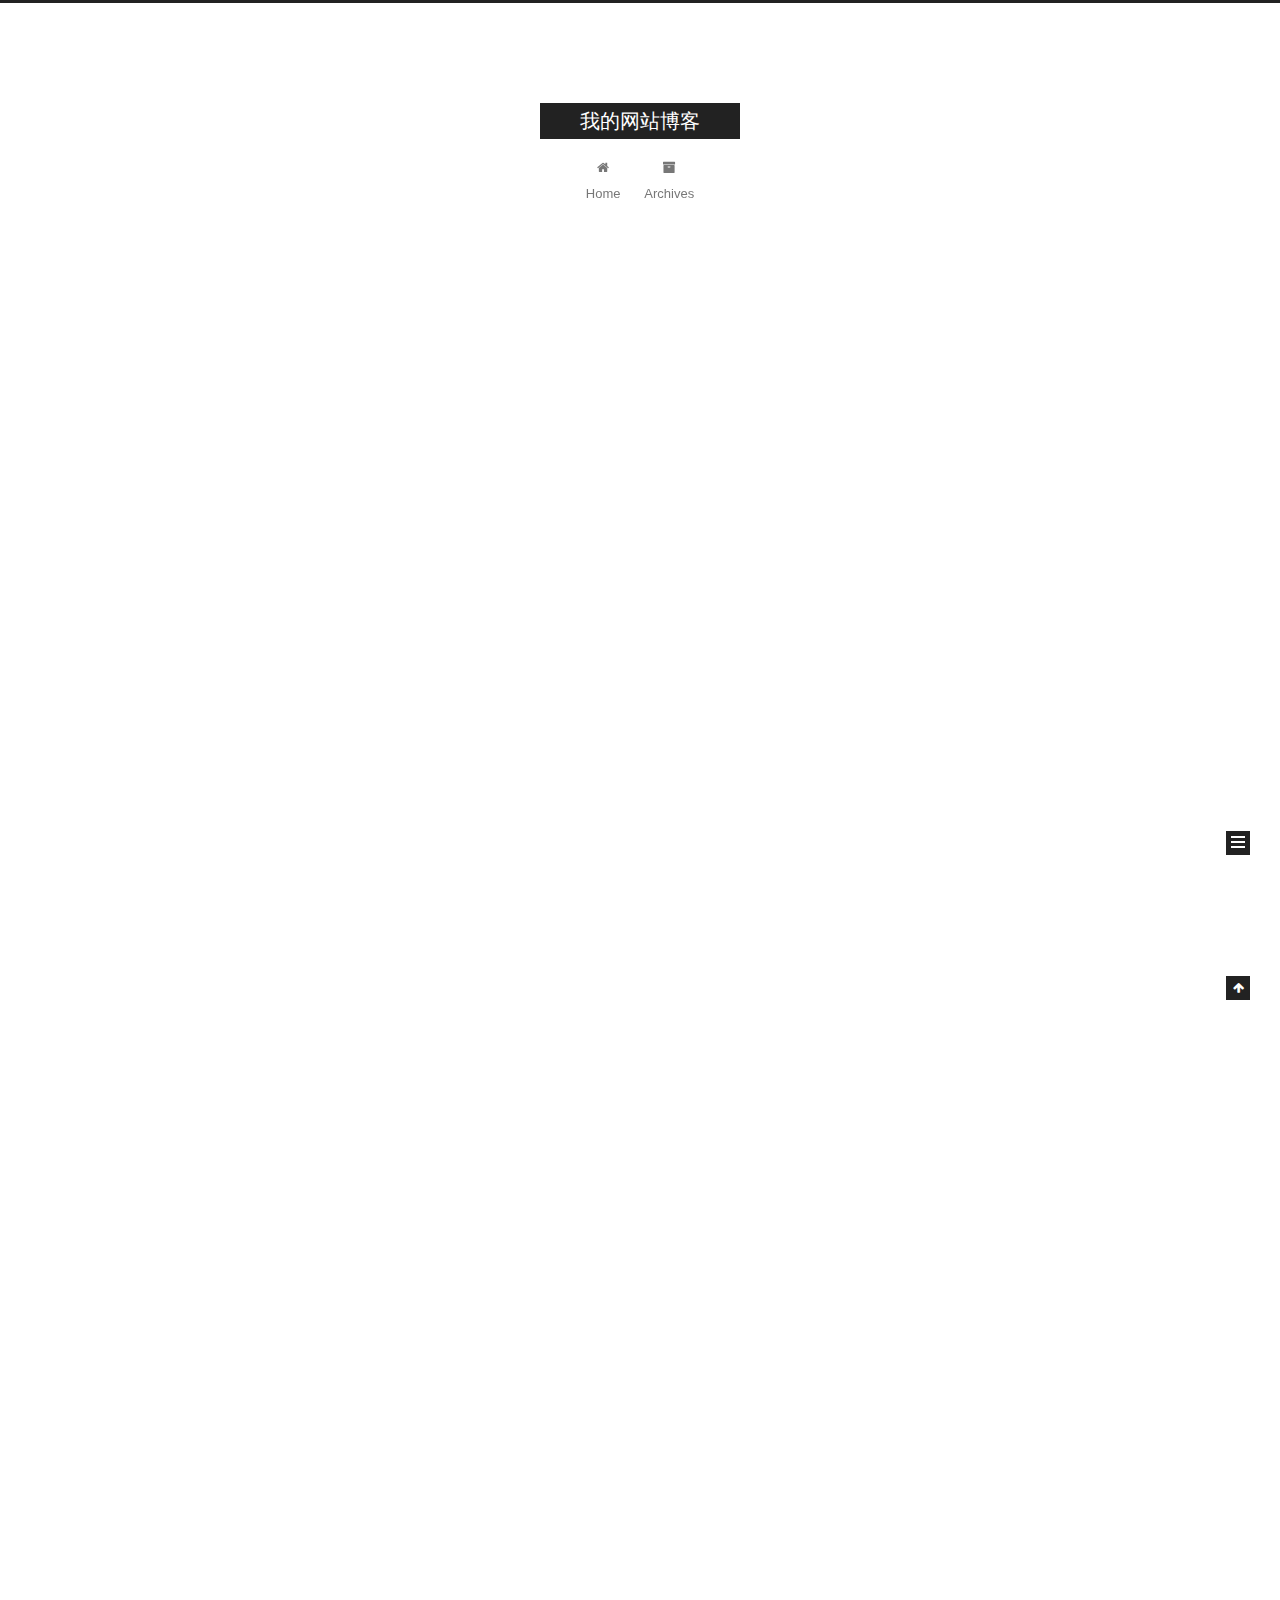
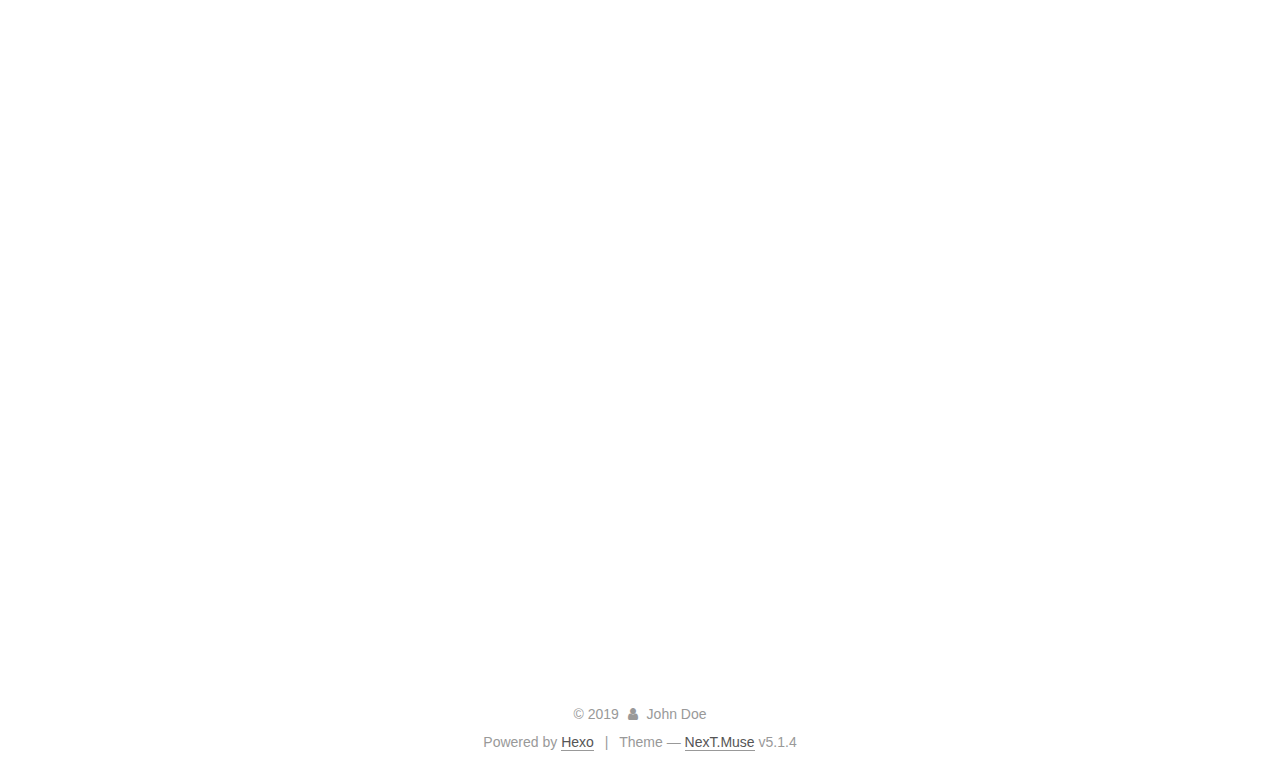
==== commit a88bf308: "Site updated: 2019-10-12 18:57:06" ====
--- a/index.html
+++ b/index.html
@@ -1,274 +1,864 @@
 <!DOCTYPE html>
-<html>
+
+
+
+  
+
+
+<html class="theme-next muse use-motion" lang="en">
 <head><meta name="generator" content="Hexo 3.9.0">
-  <meta charset="utf-8">
-  
-
-  
-  <title>我的网站博客</title>
-  <meta name="viewport" content="width=device-width, initial-scale=1, maximum-scale=1">
-  <meta property="og:type" content="website">
+  <meta charset="UTF-8">
+<meta http-equiv="X-UA-Compatible" content="IE=edge">
+<meta name="viewport" content="width=device-width, initial-scale=1, maximum-scale=1">
+<meta name="theme-color" content="#222">
+
+
+
+
+
+
+
+
+
+<meta http-equiv="Cache-Control" content="no-transform">
+<meta http-equiv="Cache-Control" content="no-siteapp">
+
+
+
+
+
+
+
+
+
+
+
+
+
+
+
+
+  
+  
+  <link href="/lib/fancybox/source/jquery.fancybox.css?v=2.1.5" rel="stylesheet" type="text/css">
+
+
+
+
+
+
+
+<link href="/lib/font-awesome/css/font-awesome.min.css?v=4.6.2" rel="stylesheet" type="text/css">
+
+<link href="/css/main.css?v=5.1.4" rel="stylesheet" type="text/css">
+
+
+  <link rel="apple-touch-icon" sizes="180x180" href="/images/apple-touch-icon-next.png?v=5.1.4">
+
+
+  <link rel="icon" type="image/png" sizes="32x32" href="/images/favicon-32x32-next.png?v=5.1.4">
+
+
+  <link rel="icon" type="image/png" sizes="16x16" href="/images/favicon-16x16-next.png?v=5.1.4">
+
+
+  <link rel="mask-icon" href="/images/logo.svg?v=5.1.4" color="#222">
+
+
+
+
+
+  <meta name="keywords" content="Hexo, NexT">
+
+
+
+
+
+
+
+
+
+
+<meta property="og:type" content="website">
 <meta property="og:title" content="我的网站博客">
 <meta property="og:url" content="http://yoursite.com/index.html">
 <meta property="og:site_name" content="我的网站博客">
 <meta property="og:locale" content="en">
 <meta name="twitter:card" content="summary">
 <meta name="twitter:title" content="我的网站博客">
-  
-    <link rel="alternate" href="/atom.xml" title="我的网站博客" type="application/atom+xml">
-  
-  
-    <link rel="icon" href="/favicon.png">
-  
-  
-    <link href="//fonts.googleapis.com/css?family=Source+Code+Pro" rel="stylesheet" type="text/css">
-  
-  <link rel="stylesheet" href="/css/style.css">
+
+
+
+<script type="text/javascript" id="hexo.configurations">
+  var NexT = window.NexT || {};
+  var CONFIG = {
+    root: '/',
+    scheme: 'Muse',
+    version: '5.1.4',
+    sidebar: {"position":"left","display":"post","offset":12,"b2t":false,"scrollpercent":false,"onmobile":false},
+    fancybox: true,
+    tabs: true,
+    motion: {"enable":true,"async":false,"transition":{"post_block":"fadeIn","post_header":"slideDownIn","post_body":"slideDownIn","coll_header":"slideLeftIn","sidebar":"slideUpIn"}},
+    duoshuo: {
+      userId: '0',
+      author: 'Author'
+    },
+    algolia: {
+      applicationID: '',
+      apiKey: '',
+      indexName: '',
+      hits: {"per_page":10},
+      labels: {"input_placeholder":"Search for Posts","hits_empty":"We didn't find any results for the search: ${query}","hits_stats":"${hits} results found in ${time} ms"}
+    }
+  };
+</script>
+
+
+
+  <link rel="canonical" href="http://yoursite.com/">
+
+
+
+
+
+  <title>我的网站博客</title>
+  
+
+
+
+
+
+
+
+
 </head>
-</html>
-<body>
-  <div id="container">
-    <div id="wrap">
-      <header id="header">
-  <div id="banner"></div>
-  <div id="header-outer" class="outer">
-    <div id="header-title" class="inner">
-      <h1 id="logo-wrap">
-        <a href="/" id="logo">我的网站博客</a>
-      </h1>
-      
+
+<body itemscope itemtype="http://schema.org/WebPage" lang="en">
+
+  
+  
+    
+  
+
+  <div class="container sidebar-position-left 
+  page-home">
+    <div class="headband"></div>
+
+    <header id="header" class="header" itemscope itemtype="http://schema.org/WPHeader">
+      <div class="header-inner"><div class="site-brand-wrapper">
+  <div class="site-meta ">
+    
+
+    <div class="custom-logo-site-title">
+      <a href="/" class="brand" rel="start">
+        <span class="logo-line-before"><i></i></span>
+        <span class="site-title">我的网站博客</span>
+        <span class="logo-line-after"><i></i></span>
+      </a>
     </div>
-    <div id="header-inner" class="inner">
-      <nav id="main-nav">
-        <a id="main-nav-toggle" class="nav-icon"></a>
-        
-          <a class="main-nav-link" href="/">Home</a>
-        
-          <a class="main-nav-link" href="/archives">Archives</a>
-        
-      </nav>
-      <nav id="sub-nav">
-        
-          <a id="nav-rss-link" class="nav-icon" href="/atom.xml" title="RSS Feed"></a>
-        
-        <a id="nav-search-btn" class="nav-icon" title="Search"></a>
-      </nav>
-      <div id="search-form-wrap">
-        <form action="//google.com/search" method="get" accept-charset="UTF-8" class="search-form"><input type="search" name="q" class="search-form-input" placeholder="Search"><button type="submit" class="search-form-submit">&#xF002;</button><input type="hidden" name="sitesearch" value="http://yoursite.com"></form>
-      </div>
+      
+        <p class="site-subtitle"></p>
+      
+  </div>
+
+  <div class="site-nav-toggle">
+    <button>
+      <span class="btn-bar"></span>
+      <span class="btn-bar"></span>
+      <span class="btn-bar"></span>
+    </button>
+  </div>
+</div>
+
+<nav class="site-nav">
+  
+
+  
+    <ul id="menu" class="menu">
+      
+        
+        <li class="menu-item menu-item-home">
+          <a href="/" rel="section">
+            
+              <i class="menu-item-icon fa fa-fw fa-home"></i> <br>
+            
+            Home
+          </a>
+        </li>
+      
+        
+        <li class="menu-item menu-item-archives">
+          <a href="/archives/" rel="section">
+            
+              <i class="menu-item-icon fa fa-fw fa-archive"></i> <br>
+            
+            Archives
+          </a>
+        </li>
+      
+
+      
+    </ul>
+  
+
+  
+</nav>
+
+
+
+ </div>
+    </header>
+
+    <main id="main" class="main">
+      <div class="main-inner">
+        <div class="content-wrap">
+          <div id="content" class="content">
+            
+  <section id="posts" class="posts-expand">
+    
+      
+
+  
+
+  
+  
+  
+
+  <article class="post post-type-normal" itemscope itemtype="http://schema.org/Article">
+  
+  
+  
+  <div class="post-block">
+    <link itemprop="mainEntityOfPage" href="http://yoursite.com/2019/10/12/Git从入门到放弃/">
+
+    <span hidden itemprop="author" itemscope itemtype="http://schema.org/Person">
+      <meta itemprop="name" content="John Doe">
+      <meta itemprop="description" content>
+      <meta itemprop="image" content="/images/avatar.gif">
+    </span>
+
+    <span hidden itemprop="publisher" itemscope itemtype="http://schema.org/Organization">
+      <meta itemprop="name" content="我的网站博客">
+    </span>
+
+    
+      <header class="post-header">
+
+        
+        
+          <h1 class="post-title" itemprop="name headline">
+                
+                <a class="post-title-link" href="/2019/10/12/Git从入门到放弃/" itemprop="url">Git从入门到放弃</a></h1>
+        
+
+        <div class="post-meta">
+          <span class="post-time">
+            
+              <span class="post-meta-item-icon">
+                <i class="fa fa-calendar-o"></i>
+              </span>
+              
+                <span class="post-meta-item-text">Posted on</span>
+              
+              <time title="Post created" itemprop="dateCreated datePublished" datetime="2019-10-12T17:36:06+08:00">
+                2019-10-12
+              </time>
+            
+
+            
+
+            
+          </span>
+
+          
+
+          
+            
+          
+
+          
+          
+
+          
+
+          
+
+          
+
+        </div>
+      </header>
+    
+
+    
+    
+    
+    <div class="post-body" itemprop="articleBody">
+
+      
+      
+
+      
+        
+          
+            <h2 id="介绍"><a href="#介绍" class="headerlink" title="介绍"></a>介绍</h2><p>Git 从入门到放弃</p>
+<h2 id="基本使用"><a href="#基本使用" class="headerlink" title="基本使用"></a>基本使用</h2><figure class="highlight bash"><table><tr><td class="gutter"><pre><span class="line">1</span><br><span class="line">2</span><br></pre></td><td class="code"><pre><span class="line">git init</span><br><span class="line">git <span class="built_in">log</span></span><br></pre></td></tr></table></figure>
+
+
+          
+        
+      
+    </div>
+    
+    
+    
+
+    
+
+    
+
+    
+
+    <footer class="post-footer">
+      
+
+      
+
+      
+
+      
+      
+        <div class="post-eof"></div>
+      
+    </footer>
+  </div>
+  
+  
+  
+  </article>
+
+
+    
+      
+
+  
+
+  
+  
+  
+
+  <article class="post post-type-normal" itemscope itemtype="http://schema.org/Article">
+  
+  
+  
+  <div class="post-block">
+    <link itemprop="mainEntityOfPage" href="http://yoursite.com/2019/10/12/Git入门指南/">
+
+    <span hidden itemprop="author" itemscope itemtype="http://schema.org/Person">
+      <meta itemprop="name" content="John Doe">
+      <meta itemprop="description" content>
+      <meta itemprop="image" content="/images/avatar.gif">
+    </span>
+
+    <span hidden itemprop="publisher" itemscope itemtype="http://schema.org/Organization">
+      <meta itemprop="name" content="我的网站博客">
+    </span>
+
+    
+      <header class="post-header">
+
+        
+        
+          <h1 class="post-title" itemprop="name headline">
+                
+                <a class="post-title-link" href="/2019/10/12/Git入门指南/" itemprop="url">Git入门指南</a></h1>
+        
+
+        <div class="post-meta">
+          <span class="post-time">
+            
+              <span class="post-meta-item-icon">
+                <i class="fa fa-calendar-o"></i>
+              </span>
+              
+                <span class="post-meta-item-text">Posted on</span>
+              
+              <time title="Post created" itemprop="dateCreated datePublished" datetime="2019-10-12T16:58:24+08:00">
+                2019-10-12
+              </time>
+            
+
+            
+
+            
+          </span>
+
+          
+
+          
+            
+          
+
+          
+          
+
+          
+
+          
+
+          
+
+        </div>
+      </header>
+    
+
+    
+    
+    
+    <div class="post-body" itemprop="articleBody">
+
+      
+      
+
+      
+        
+          
+            <h2 id="介绍"><a href="#介绍" class="headerlink" title="介绍"></a>介绍</h2><p>Git 从入门到放弃</p>
+<h2 id="基本使用"><a href="#基本使用" class="headerlink" title="基本使用"></a>基本使用</h2><figure class="highlight bash"><table><tr><td class="gutter"><pre><span class="line">1</span><br><span class="line">2</span><br></pre></td><td class="code"><pre><span class="line">git init</span><br><span class="line">git <span class="built_in">log</span></span><br></pre></td></tr></table></figure>
+
+
+          
+        
+      
+    </div>
+    
+    
+    
+
+    
+
+    
+
+    
+
+    <footer class="post-footer">
+      
+
+      
+
+      
+
+      
+      
+        <div class="post-eof"></div>
+      
+    </footer>
+  </div>
+  
+  
+  
+  </article>
+
+
+    
+      
+
+  
+
+  
+  
+  
+
+  <article class="post post-type-normal" itemscope itemtype="http://schema.org/Article">
+  
+  
+  
+  <div class="post-block">
+    <link itemprop="mainEntityOfPage" href="http://yoursite.com/2019/10/12/hello-world/">
+
+    <span hidden itemprop="author" itemscope itemtype="http://schema.org/Person">
+      <meta itemprop="name" content="John Doe">
+      <meta itemprop="description" content>
+      <meta itemprop="image" content="/images/avatar.gif">
+    </span>
+
+    <span hidden itemprop="publisher" itemscope itemtype="http://schema.org/Organization">
+      <meta itemprop="name" content="我的网站博客">
+    </span>
+
+    
+      <header class="post-header">
+
+        
+        
+          <h1 class="post-title" itemprop="name headline">
+                
+                <a class="post-title-link" href="/2019/10/12/hello-world/" itemprop="url">Hello World</a></h1>
+        
+
+        <div class="post-meta">
+          <span class="post-time">
+            
+              <span class="post-meta-item-icon">
+                <i class="fa fa-calendar-o"></i>
+              </span>
+              
+                <span class="post-meta-item-text">Posted on</span>
+              
+              <time title="Post created" itemprop="dateCreated datePublished" datetime="2019-10-12T16:50:23+08:00">
+                2019-10-12
+              </time>
+            
+
+            
+
+            
+          </span>
+
+          
+
+          
+            
+          
+
+          
+          
+
+          
+
+          
+
+          
+
+        </div>
+      </header>
+    
+
+    
+    
+    
+    <div class="post-body" itemprop="articleBody">
+
+      
+      
+
+      
+        
+          
+            <p>Welcome to <a href="https://hexo.io/" target="_blank" rel="noopener">Hexo</a>! This is your very first post. Check <a href="https://hexo.io/docs/" target="_blank" rel="noopener">documentation</a> for more info. If you get any problems when using Hexo, you can find the answer in <a href="https://hexo.io/docs/troubleshooting.html" target="_blank" rel="noopener">troubleshooting</a> or you can ask me on <a href="https://github.com/hexojs/hexo/issues" target="_blank" rel="noopener">GitHub</a>.</p>
+<h2 id="Quick-Start"><a href="#Quick-Start" class="headerlink" title="Quick Start"></a>Quick Start</h2><h3 id="Create-a-new-post"><a href="#Create-a-new-post" class="headerlink" title="Create a new post"></a>Create a new post</h3><figure class="highlight bash"><table><tr><td class="gutter"><pre><span class="line">1</span><br></pre></td><td class="code"><pre><span class="line">$ hexo new <span class="string">"My New Post"</span></span><br></pre></td></tr></table></figure>
+
+<p>More info: <a href="https://hexo.io/docs/writing.html" target="_blank" rel="noopener">Writing</a></p>
+<h3 id="Run-server"><a href="#Run-server" class="headerlink" title="Run server"></a>Run server</h3><figure class="highlight bash"><table><tr><td class="gutter"><pre><span class="line">1</span><br></pre></td><td class="code"><pre><span class="line">$ hexo server</span><br></pre></td></tr></table></figure>
+
+<p>More info: <a href="https://hexo.io/docs/server.html" target="_blank" rel="noopener">Server</a></p>
+<h3 id="Generate-static-files"><a href="#Generate-static-files" class="headerlink" title="Generate static files"></a>Generate static files</h3><figure class="highlight bash"><table><tr><td class="gutter"><pre><span class="line">1</span><br></pre></td><td class="code"><pre><span class="line">$ hexo generate</span><br></pre></td></tr></table></figure>
+
+<p>More info: <a href="https://hexo.io/docs/generating.html" target="_blank" rel="noopener">Generating</a></p>
+<h3 id="Deploy-to-remote-sites"><a href="#Deploy-to-remote-sites" class="headerlink" title="Deploy to remote sites"></a>Deploy to remote sites</h3><figure class="highlight bash"><table><tr><td class="gutter"><pre><span class="line">1</span><br></pre></td><td class="code"><pre><span class="line">$ hexo deploy</span><br></pre></td></tr></table></figure>
+
+<p>More info: <a href="https://hexo.io/docs/deployment.html" target="_blank" rel="noopener">Deployment</a></p>
+
+          
+        
+      
+    </div>
+    
+    
+    
+
+    
+
+    
+
+    
+
+    <footer class="post-footer">
+      
+
+      
+
+      
+
+      
+      
+        <div class="post-eof"></div>
+      
+    </footer>
+  </div>
+  
+  
+  
+  </article>
+
+
+    
+  </section>
+
+  
+
+
+          </div>
+          
+
+
+          
+
+        </div>
+        
+          
+  
+  <div class="sidebar-toggle">
+    <div class="sidebar-toggle-line-wrap">
+      <span class="sidebar-toggle-line sidebar-toggle-line-first"></span>
+      <span class="sidebar-toggle-line sidebar-toggle-line-middle"></span>
+      <span class="sidebar-toggle-line sidebar-toggle-line-last"></span>
     </div>
   </div>
-</header>
-      <div class="outer">
-        <section id="main">
-  
-    <article id="post-Git从入门到放弃" class="article article-type-post" itemscope itemprop="blogPost">
-  <div class="article-meta">
-    <a href="/2019/10/12/Git从入门到放弃/" class="article-date">
-  <time datetime="2019-10-12T09:36:06.000Z" itemprop="datePublished">2019-10-12</time>
-</a>
-    
+
+  <aside id="sidebar" class="sidebar">
+    
+    <div class="sidebar-inner">
+
+      
+
+      
+
+      <section class="site-overview-wrap sidebar-panel sidebar-panel-active">
+        <div class="site-overview">
+          <div class="site-author motion-element" itemprop="author" itemscope itemtype="http://schema.org/Person">
+            
+              <p class="site-author-name" itemprop="name">John Doe</p>
+              <p class="site-description motion-element" itemprop="description"></p>
+          </div>
+
+          <nav class="site-state motion-element">
+
+            
+              <div class="site-state-item site-state-posts">
+              
+                <a href="/archives/">
+              
+                  <span class="site-state-item-count">3</span>
+                  <span class="site-state-item-name">posts</span>
+                </a>
+              </div>
+            
+
+            
+
+            
+
+          </nav>
+
+          
+
+          
+
+          
+          
+
+          
+          
+
+          
+
+        </div>
+      </section>
+
+      
+
+      
+
+    </div>
+  </aside>
+
+
+        
+      </div>
+    </main>
+
+    <footer id="footer" class="footer">
+      <div class="footer-inner">
+        <div class="copyright">&copy; <span itemprop="copyrightYear">2019</span>
+  <span class="with-love">
+    <i class="fa fa-user"></i>
+  </span>
+  <span class="author" itemprop="copyrightHolder">John Doe</span>
+
+  
+</div>
+
+
+  <div class="powered-by">Powered by <a class="theme-link" target="_blank" href="https://hexo.io">Hexo</a></div>
+
+
+
+  <span class="post-meta-divider">|</span>
+
+
+
+  <div class="theme-info">Theme &mdash; <a class="theme-link" target="_blank" href="https://github.com/iissnan/hexo-theme-next">NexT.Muse</a> v5.1.4</div>
+
+
+
+
+        
+
+
+
+
+
+
+
+        
+      </div>
+    </footer>
+
+    
+      <div class="back-to-top">
+        <i class="fa fa-arrow-up"></i>
+        
+      </div>
+    
+
+    
+
   </div>
-  <div class="article-inner">
-    
-    
-      <header class="article-header">
-        
-  
-    <h1 itemprop="name">
-      <a class="article-title" href="/2019/10/12/Git从入门到放弃/">Git从入门到放弃</a>
-    </h1>
-  
-
-      </header>
-    
-    <div class="article-entry" itemprop="articleBody">
-      
-        <h2 id="介绍"><a href="#介绍" class="headerlink" title="介绍"></a>介绍</h2><p>Git 从入门到放弃</p>
-<h2 id="基本使用"><a href="#基本使用" class="headerlink" title="基本使用"></a>基本使用</h2><figure class="highlight bash"><table><tr><td class="gutter"><pre><span class="line">1</span><br><span class="line">2</span><br></pre></td><td class="code"><pre><span class="line">git init</span><br><span class="line">git <span class="built_in">log</span></span><br></pre></td></tr></table></figure>
-
-
-      
-    </div>
-    <footer class="article-footer">
-      <a data-url="http://yoursite.com/2019/10/12/Git从入门到放弃/" data-id="ck1ndbt2w0000a4qwkg7euo0g" class="article-share-link">Share</a>
-      
-      
-    </footer>
-  </div>
-  
-</article>
-
-
-  
-    <article id="post-Git入门指南" class="article article-type-post" itemscope itemprop="blogPost">
-  <div class="article-meta">
-    <a href="/2019/10/12/Git入门指南/" class="article-date">
-  <time datetime="2019-10-12T08:58:24.000Z" itemprop="datePublished">2019-10-12</time>
-</a>
-    
-  </div>
-  <div class="article-inner">
-    
-    
-      <header class="article-header">
-        
-  
-    <h1 itemprop="name">
-      <a class="article-title" href="/2019/10/12/Git入门指南/">Git入门指南</a>
-    </h1>
-  
-
-      </header>
-    
-    <div class="article-entry" itemprop="articleBody">
-      
-        <h2 id="介绍"><a href="#介绍" class="headerlink" title="介绍"></a>介绍</h2><p>Git 从入门到放弃</p>
-<h2 id="基本使用"><a href="#基本使用" class="headerlink" title="基本使用"></a>基本使用</h2><figure class="highlight bash"><table><tr><td class="gutter"><pre><span class="line">1</span><br><span class="line">2</span><br></pre></td><td class="code"><pre><span class="line">git init</span><br><span class="line">git <span class="built_in">log</span></span><br></pre></td></tr></table></figure>
-
-
-      
-    </div>
-    <footer class="article-footer">
-      <a data-url="http://yoursite.com/2019/10/12/Git入门指南/" data-id="ck1ndbt310001a4qwpnibk80x" class="article-share-link">Share</a>
-      
-      
-    </footer>
-  </div>
-  
-</article>
-
-
-  
-    <article id="post-hello-world" class="article article-type-post" itemscope itemprop="blogPost">
-  <div class="article-meta">
-    <a href="/2019/10/12/hello-world/" class="article-date">
-  <time datetime="2019-10-12T08:50:23.067Z" itemprop="datePublished">2019-10-12</time>
-</a>
-    
-  </div>
-  <div class="article-inner">
-    
-    
-      <header class="article-header">
-        
-  
-    <h1 itemprop="name">
-      <a class="article-title" href="/2019/10/12/hello-world/">Hello World</a>
-    </h1>
-  
-
-      </header>
-    
-    <div class="article-entry" itemprop="articleBody">
-      
-        <p>Welcome to <a href="https://hexo.io/" target="_blank" rel="noopener">Hexo</a>! This is your very first post. Check <a href="https://hexo.io/docs/" target="_blank" rel="noopener">documentation</a> for more info. If you get any problems when using Hexo, you can find the answer in <a href="https://hexo.io/docs/troubleshooting.html" target="_blank" rel="noopener">troubleshooting</a> or you can ask me on <a href="https://github.com/hexojs/hexo/issues" target="_blank" rel="noopener">GitHub</a>.</p>
-<h2 id="Quick-Start"><a href="#Quick-Start" class="headerlink" title="Quick Start"></a>Quick Start</h2><h3 id="Create-a-new-post"><a href="#Create-a-new-post" class="headerlink" title="Create a new post"></a>Create a new post</h3><figure class="highlight bash"><table><tr><td class="gutter"><pre><span class="line">1</span><br></pre></td><td class="code"><pre><span class="line">$ hexo new <span class="string">"My New Post"</span></span><br></pre></td></tr></table></figure>
-
-<p>More info: <a href="https://hexo.io/docs/writing.html" target="_blank" rel="noopener">Writing</a></p>
-<h3 id="Run-server"><a href="#Run-server" class="headerlink" title="Run server"></a>Run server</h3><figure class="highlight bash"><table><tr><td class="gutter"><pre><span class="line">1</span><br></pre></td><td class="code"><pre><span class="line">$ hexo server</span><br></pre></td></tr></table></figure>
-
-<p>More info: <a href="https://hexo.io/docs/server.html" target="_blank" rel="noopener">Server</a></p>
-<h3 id="Generate-static-files"><a href="#Generate-static-files" class="headerlink" title="Generate static files"></a>Generate static files</h3><figure class="highlight bash"><table><tr><td class="gutter"><pre><span class="line">1</span><br></pre></td><td class="code"><pre><span class="line">$ hexo generate</span><br></pre></td></tr></table></figure>
-
-<p>More info: <a href="https://hexo.io/docs/generating.html" target="_blank" rel="noopener">Generating</a></p>
-<h3 id="Deploy-to-remote-sites"><a href="#Deploy-to-remote-sites" class="headerlink" title="Deploy to remote sites"></a>Deploy to remote sites</h3><figure class="highlight bash"><table><tr><td class="gutter"><pre><span class="line">1</span><br></pre></td><td class="code"><pre><span class="line">$ hexo deploy</span><br></pre></td></tr></table></figure>
-
-<p>More info: <a href="https://hexo.io/docs/deployment.html" target="_blank" rel="noopener">Deployment</a></p>
-
-      
-    </div>
-    <footer class="article-footer">
-      <a data-url="http://yoursite.com/2019/10/12/hello-world/" data-id="ck1ndbt330002a4qwppoee9uj" class="article-share-link">Share</a>
-      
-      
-    </footer>
-  </div>
-  
-</article>
-
-
-  
-
-
-</section>
-        
-          <aside id="sidebar">
-  
-    
-
-  
-    
-
-  
-    
-  
-    
-  <div class="widget-wrap">
-    <h3 class="widget-title">Archives</h3>
-    <div class="widget">
-      <ul class="archive-list"><li class="archive-list-item"><a class="archive-list-link" href="/archives/2019/10/">October 2019</a></li></ul>
-    </div>
-  </div>
-
-
-  
-    
-  <div class="widget-wrap">
-    <h3 class="widget-title">Recent Posts</h3>
-    <div class="widget">
-      <ul>
-        
-          <li>
-            <a href="/2019/10/12/Git从入门到放弃/">Git从入门到放弃</a>
-          </li>
-        
-          <li>
-            <a href="/2019/10/12/Git入门指南/">Git入门指南</a>
-          </li>
-        
-          <li>
-            <a href="/2019/10/12/hello-world/">Hello World</a>
-          </li>
-        
-      </ul>
-    </div>
-  </div>
-
-  
-</aside>
-        
-      </div>
-      <footer id="footer">
-  
-  <div class="outer">
-    <div id="footer-info" class="inner">
-      &copy; 2019 John Doe<br>
-      Powered by <a href="http://hexo.io/" target="_blank">Hexo</a>
-    </div>
-  </div>
-</footer>
-    </div>
-    <nav id="mobile-nav">
-  
-    <a href="/" class="mobile-nav-link">Home</a>
-  
-    <a href="/archives" class="mobile-nav-link">Archives</a>
-  
-</nav>
-    
-
-<script src="//ajax.googleapis.com/ajax/libs/jquery/2.0.3/jquery.min.js"></script>
-
-
-  <link rel="stylesheet" href="/fancybox/jquery.fancybox.css">
-  <script src="/fancybox/jquery.fancybox.pack.js"></script>
-
-
-<script src="/js/script.js"></script>
-
-
-
-  </div>
+
+  
+
+<script type="text/javascript">
+  if (Object.prototype.toString.call(window.Promise) !== '[object Function]') {
+    window.Promise = null;
+  }
+</script>
+
+
+
+
+
+
+
+
+
+  
+
+
+
+
+
+
+
+
+
+
+
+
+  
+  
+    <script type="text/javascript" src="/lib/jquery/index.js?v=2.1.3"></script>
+  
+
+  
+  
+    <script type="text/javascript" src="/lib/fastclick/lib/fastclick.min.js?v=1.0.6"></script>
+  
+
+  
+  
+    <script type="text/javascript" src="/lib/jquery_lazyload/jquery.lazyload.js?v=1.9.7"></script>
+  
+
+  
+  
+    <script type="text/javascript" src="/lib/velocity/velocity.min.js?v=1.2.1"></script>
+  
+
+  
+  
+    <script type="text/javascript" src="/lib/velocity/velocity.ui.min.js?v=1.2.1"></script>
+  
+
+  
+  
+    <script type="text/javascript" src="/lib/fancybox/source/jquery.fancybox.pack.js?v=2.1.5"></script>
+  
+
+
+  
+
+
+  <script type="text/javascript" src="/js/src/utils.js?v=5.1.4"></script>
+
+  <script type="text/javascript" src="/js/src/motion.js?v=5.1.4"></script>
+
+
+
+  
+  
+
+  
+
+  
+
+
+  <script type="text/javascript" src="/js/src/bootstrap.js?v=5.1.4"></script>
+
+
+
+  
+
+
+  
+
+
+
+
+	
+
+
+
+
+
+  
+
+
+
+
+
+  
+
+
+
+
+
+
+
+
+
+
+
+
+  
+
+
+
+
+
+  
+
+  
+
+  
+
+  
+  
+
+  
+
+  
+
+  
+
 </body>
-</html>+</html>
--- a/css/main.css
+++ b/css/main.css
@@ -0,0 +1,2662 @@
+/* normalize.css v3.0.2 | MIT License | git.io/normalize */
+html {
+  font-family: sans-serif; /* 1 */
+  -ms-text-size-adjust: 100%; /* 2 */
+  -webkit-text-size-adjust: 100%; /* 2 */
+}
+body {
+  margin: 0;
+}
+article,
+aside,
+details,
+figcaption,
+figure,
+footer,
+header,
+hgroup,
+main,
+menu,
+nav,
+section,
+summary {
+  display: block;
+}
+audio,
+canvas,
+progress,
+video {
+  display: inline-block; /* 1 */
+  vertical-align: baseline; /* 2 */
+}
+audio:not([controls]) {
+  display: none;
+  height: 0;
+}
+[hidden],
+template {
+  display: none;
+}
+a {
+  background-color: transparent;
+}
+a:active,
+a:hover {
+  outline: 0;
+}
+abbr[title] {
+  border-bottom: 1px dotted;
+}
+b,
+strong {
+  font-weight: bold;
+}
+dfn {
+  font-style: italic;
+}
+h1 {
+  font-size: 2em;
+  margin: 0.67em 0;
+}
+mark {
+  background: #ff0;
+  color: #000;
+}
+small {
+  font-size: 80%;
+}
+sub,
+sup {
+  font-size: 75%;
+  line-height: 0;
+  position: relative;
+  vertical-align: baseline;
+}
+sup {
+  top: -0.5em;
+}
+sub {
+  bottom: -0.25em;
+}
+img {
+  border: 0;
+}
+svg:not(:root) {
+  overflow: hidden;
+}
+figure {
+  margin: 1em 40px;
+}
+hr {
+  -moz-box-sizing: content-box;
+  box-sizing: content-box;
+  height: 0;
+}
+pre {
+  overflow: auto;
+}
+code,
+kbd,
+pre,
+samp {
+  font-family: monospace, monospace;
+  font-size: 1em;
+}
+button,
+input,
+optgroup,
+select,
+textarea {
+  color: inherit; /* 1 */
+  font: inherit; /* 2 */
+  margin: 0; /* 3 */
+}
+button {
+  overflow: visible;
+}
+button,
+select {
+  text-transform: none;
+}
+button,
+html input[type="button"],
+input[type="reset"],
+input[type="submit"] {
+  -webkit-appearance: button; /* 2 */
+  cursor: pointer; /* 3 */
+}
+button[disabled],
+html input[disabled] {
+  cursor: default;
+}
+button::-moz-focus-inner,
+input::-moz-focus-inner {
+  border: 0;
+  padding: 0;
+}
+input {
+  line-height: normal;
+}
+input[type="checkbox"],
+input[type="radio"] {
+  box-sizing: border-box; /* 1 */
+  padding: 0; /* 2 */
+}
+input[type="number"]::-webkit-inner-spin-button,
+input[type="number"]::-webkit-outer-spin-button {
+  height: auto;
+}
+input[type="search"] {
+  -webkit-appearance: textfield; /* 1 */
+  -moz-box-sizing: content-box;
+  -webkit-box-sizing: content-box; /* 2 */
+  box-sizing: content-box;
+}
+input[type="search"]::-webkit-search-cancel-button,
+input[type="search"]::-webkit-search-decoration {
+  -webkit-appearance: none;
+}
+fieldset {
+  border: 1px solid #c0c0c0;
+  margin: 0 2px;
+  padding: 0.35em 0.625em 0.75em;
+}
+legend {
+  border: 0; /* 1 */
+  padding: 0; /* 2 */
+}
+textarea {
+  overflow: auto;
+}
+optgroup {
+  font-weight: bold;
+}
+table {
+  border-collapse: collapse;
+  border-spacing: 0;
+}
+td,
+th {
+  padding: 0;
+}
+::selection {
+  background: #262a30;
+  color: #fff;
+}
+body {
+  position: relative;
+  font-family: 'Lato', "PingFang SC", "Microsoft YaHei", sans-serif;
+  font-size: 14px;
+  line-height: 2;
+  color: #555;
+  background: #fff;
+}
+@media (max-width: 767px) {
+  body {
+    padding-right: 0 !important;
+  }
+}
+@media (min-width: 768px) and (max-width: 991px) {
+  body {
+    padding-right: 0 !important;
+  }
+}
+@media (min-width: 1600px) {
+  body {
+    font-size: 16px;
+  }
+}
+h1,
+h2,
+h3,
+h4,
+h5,
+h6 {
+  margin: 0;
+  padding: 0;
+  font-weight: bold;
+  line-height: 1.5;
+  font-family: 'Lato', "PingFang SC", "Microsoft YaHei", sans-serif;
+}
+h2,
+h3,
+h4,
+h5,
+h6 {
+  margin: 20px 0 15px;
+}
+h1 {
+  font-size: 22px;
+}
+@media (max-width: 767px) {
+  h1 {
+    font-size: 18px;
+  }
+}
+h2 {
+  font-size: 20px;
+}
+@media (max-width: 767px) {
+  h2 {
+    font-size: 16px;
+  }
+}
+h3 {
+  font-size: 18px;
+}
+@media (max-width: 767px) {
+  h3 {
+    font-size: 14px;
+  }
+}
+h4 {
+  font-size: 16px;
+}
+@media (max-width: 767px) {
+  h4 {
+    font-size: 12px;
+  }
+}
+h5 {
+  font-size: 14px;
+}
+@media (max-width: 767px) {
+  h5 {
+    font-size: 10px;
+  }
+}
+h6 {
+  font-size: 12px;
+}
+@media (max-width: 767px) {
+  h6 {
+    font-size: 8px;
+  }
+}
+p {
+  margin: 0 0 20px 0;
+}
+a {
+  color: #555;
+  text-decoration: none;
+  outline: none;
+  border-bottom: 1px solid #999;
+  word-wrap: break-word;
+}
+a:hover {
+  color: #222;
+  border-bottom-color: #222;
+}
+blockquote {
+  margin: 0;
+  padding: 0;
+}
+img {
+  display: block;
+  margin: auto;
+  max-width: 100%;
+  height: auto;
+}
+hr {
+  margin: 40px 0;
+  height: 3px;
+  border: none;
+  background-color: #ddd;
+  background-image: repeating-linear-gradient(-45deg, #fff, #fff 4px, transparent 4px, transparent 8px);
+}
+blockquote {
+  padding: 0 15px;
+  color: #666;
+  border-left: 4px solid #ddd;
+}
+blockquote cite::before {
+  content: "-";
+  padding: 0 5px;
+}
+dt {
+  font-weight: 700;
+}
+dd {
+  margin: 0;
+  padding: 0;
+}
+kbd {
+  border: 1px solid #ccc;
+  border-radius: 0.2em;
+  box-shadow: 0.1em 0.1em 0.2em rgba(0,0,0,0.1);
+  background-color: #f9f9f9;
+  font-family: inherit;
+  background-image: -webkit-linear-gradient(top, #eee, #fff, #eee);
+  padding: 0.1em 0.3em;
+  white-space: nowrap;
+}
+.text-left {
+  text-align: left;
+}
+.text-center {
+  text-align: center;
+}
+.text-right {
+  text-align: right;
+}
+.text-justify {
+  text-align: justify;
+}
+.text-nowrap {
+  white-space: nowrap;
+}
+.text-lowercase {
+  text-transform: lowercase;
+}
+.text-uppercase {
+  text-transform: uppercase;
+}
+.text-capitalize {
+  text-transform: capitalize;
+}
+.center-block {
+  display: block;
+  margin-left: auto;
+  margin-right: auto;
+}
+.clearfix:before,
+.clearfix:after {
+  content: " ";
+  display: table;
+}
+.clearfix:after {
+  clear: both;
+}
+.pullquote {
+  width: 45%;
+}
+.pullquote.left {
+  float: left;
+  margin-left: 5px;
+  margin-right: 10px;
+}
+.pullquote.right {
+  float: right;
+  margin-left: 10px;
+  margin-right: 5px;
+}
+.affix.affix.affix {
+  position: fixed;
+}
+.translation {
+  margin-top: -20px;
+  font-size: 14px;
+  color: #999;
+}
+.scrollbar-measure {
+  width: 100px;
+  height: 100px;
+  overflow: scroll;
+  position: absolute;
+  top: -9999px;
+}
+.use-motion .motion-element {
+  opacity: 0;
+}
+table {
+  margin: 20px 0;
+  width: 100%;
+  border-collapse: collapse;
+  border-spacing: 0;
+  border: 1px solid #ddd;
+  font-size: 14px;
+  table-layout: fixed;
+  word-wrap: break-all;
+}
+table>tbody>tr:nth-of-type(odd) {
+  background-color: #f9f9f9;
+}
+table>tbody>tr:hover {
+  background-color: #f5f5f5;
+}
+caption,
+th,
+td {
+  padding: 8px;
+  text-align: left;
+  vertical-align: middle;
+  font-weight: normal;
+}
+th,
+td {
+  border-bottom: 3px solid #ddd;
+  border-right: 1px solid #eee;
+}
+th {
+  padding-bottom: 10px;
+  font-weight: 700;
+}
+td {
+  border-bottom-width: 1px;
+}
+html,
+body {
+  height: 100%;
+}
+.container {
+  position: relative;
+  min-height: 100%;
+}
+.header-inner {
+  margin: 0 auto;
+  padding: 100px 0 70px;
+  width: 700px;
+}
+@media (min-width: 1600px) {
+  .container .header-inner {
+    width: 900px;
+  }
+}
+.main {
+  padding-bottom: 150px;
+}
+.main-inner {
+  margin: 0 auto;
+  width: 700px;
+}
+@media (min-width: 1600px) {
+  .container .main-inner {
+    width: 900px;
+  }
+}
+.footer {
+  position: absolute;
+  left: 0;
+  bottom: 0;
+  width: 100%;
+  min-height: 50px;
+}
+.footer-inner {
+  box-sizing: border-box;
+  margin: 20px auto;
+  width: 700px;
+}
+@media (min-width: 1600px) {
+  .container .footer-inner {
+    width: 900px;
+  }
+}
+pre,
+.highlight {
+  overflow: auto;
+  margin: 20px 0;
+  padding: 0;
+  font-size: 13px;
+  color: #4d4d4c;
+  background: #f7f7f7;
+  line-height: 1.6;
+}
+pre,
+code {
+  font-family: consolas, Menlo, "PingFang SC", "Microsoft YaHei", monospace;
+}
+code {
+  padding: 2px 4px;
+  word-wrap: break-word;
+  color: #555;
+  background: #eee;
+  border-radius: 3px;
+  font-size: 13px;
+}
+pre {
+  padding: 10px;
+}
+pre code {
+  padding: 0;
+  color: #4d4d4c;
+  background: none;
+  text-shadow: none;
+}
+.highlight {
+  border-radius: 1px;
+}
+.highlight pre {
+  border: none;
+  margin: 0;
+  padding: 10px 0;
+}
+.highlight table {
+  margin: 0;
+  width: auto;
+  border: none;
+}
+.highlight td {
+  border: none;
+  padding: 0;
+}
+.highlight figcaption {
+  font-size: 1em;
+  color: #4d4d4c;
+  line-height: 1em;
+  margin-bottom: 1em;
+}
+.highlight figcaption:before,
+.highlight figcaption:after {
+  content: " ";
+  display: table;
+}
+.highlight figcaption:after {
+  clear: both;
+}
+.highlight figcaption a {
+  float: right;
+  color: #4d4d4c;
+}
+.highlight figcaption a:hover {
+  border-bottom-color: #4d4d4c;
+}
+.highlight .gutter pre {
+  padding-left: 10px;
+  padding-right: 10px;
+  color: #869194;
+  text-align: right;
+  background-color: #eff2f3;
+}
+.highlight .code pre {
+  width: 100%;
+  padding-left: 10px;
+  padding-right: 10px;
+  background-color: #f7f7f7;
+}
+.highlight .line {
+  height: 20px;
+}
+.gutter {
+  -webkit-user-select: none;
+  -moz-user-select: none;
+  -ms-user-select: none;
+  user-select: none;
+}
+.gist table {
+  width: auto;
+}
+.gist table td {
+  border: none;
+}
+pre .deletion {
+  background: #fdd;
+}
+pre .addition {
+  background: #dfd;
+}
+pre .meta {
+  color: #8959a8;
+}
+pre .comment {
+  color: #8e908c;
+}
+pre .variable,
+pre .attribute,
+pre .tag,
+pre .regexp,
+pre .ruby .constant,
+pre .xml .tag .title,
+pre .xml .pi,
+pre .xml .doctype,
+pre .html .doctype,
+pre .css .id,
+pre .css .class,
+pre .css .pseudo {
+  color: #c82829;
+}
+pre .number,
+pre .preprocessor,
+pre .built_in,
+pre .literal,
+pre .params,
+pre .constant,
+pre .command {
+  color: #f5871f;
+}
+pre .ruby .class .title,
+pre .css .rules .attribute,
+pre .string,
+pre .value,
+pre .inheritance,
+pre .header,
+pre .ruby .symbol,
+pre .xml .cdata,
+pre .special,
+pre .number,
+pre .formula {
+  color: #718c00;
+}
+pre .title,
+pre .css .hexcolor {
+  color: #3e999f;
+}
+pre .function,
+pre .python .decorator,
+pre .python .title,
+pre .ruby .function .title,
+pre .ruby .title .keyword,
+pre .perl .sub,
+pre .javascript .title,
+pre .coffeescript .title {
+  color: #4271ae;
+}
+pre .keyword,
+pre .javascript .function {
+  color: #8959a8;
+}
+.full-image.full-image.full-image.full-image {
+  border: none;
+  max-width: 100%;
+  width: auto;
+  margin: 20px auto 25px;
+}
+@media (min-width: 992px) {
+  .full-image.full-image.full-image.full-image {
+    max-width: none;
+    width: 110%;
+    margin: 25px -5%;
+  }
+}
+.blockquote-center,
+.page-home .post-type-quote blockquote,
+.page-post-detail .post-type-quote blockquote {
+  position: relative;
+  margin: 40px 0;
+  padding: 0;
+  border-left: none;
+  text-align: center;
+}
+.blockquote-center::before,
+.page-home .post-type-quote blockquote::before,
+.page-post-detail .post-type-quote blockquote::before,
+.blockquote-center::after,
+.page-home .post-type-quote blockquote::after,
+.page-post-detail .post-type-quote blockquote::after {
+  position: absolute;
+  content: ' ';
+  display: block;
+  width: 100%;
+  height: 24px;
+  opacity: 0.2;
+  background-repeat: no-repeat;
+  background-position: 0 -6px;
+  background-size: 22px 22px;
+}
+.blockquote-center::before,
+.page-home .post-type-quote blockquote::before,
+.page-post-detail .post-type-quote blockquote::before {
+  top: -20px;
+  background-image: url("../images/quote-l.svg");
+  border-top: 1px solid #ccc;
+}
+.blockquote-center::after,
+.page-home .post-type-quote blockquote::after,
+.page-post-detail .post-type-quote blockquote::after {
+  bottom: -20px;
+  background-image: url("../images/quote-r.svg");
+  border-bottom: 1px solid #ccc;
+  background-position: 100% 8px;
+}
+.blockquote-center p,
+.page-home .post-type-quote blockquote p,
+.page-post-detail .post-type-quote blockquote p,
+.blockquote-center div,
+.page-home .post-type-quote blockquote div,
+.page-post-detail .post-type-quote blockquote div {
+  text-align: center;
+}
+.post .post-body .group-picture img {
+  box-sizing: border-box;
+  padding: 0 3px;
+  border: none;
+}
+.post .group-picture-row {
+  overflow: hidden;
+  margin-top: 6px;
+}
+.post .group-picture-row:first-child {
+  margin-top: 0;
+}
+.post .group-picture-column {
+  float: left;
+}
+.page-post-detail .post-body .group-picture-column {
+  float: none;
+  margin-top: 10px;
+  width: auto !important;
+}
+.page-post-detail .post-body .group-picture-column img {
+  margin: 0 auto;
+}
+.page-archive .group-picture-container {
+  overflow: hidden;
+}
+.page-archive .group-picture-row {
+  float: left;
+}
+.page-archive .group-picture-row:first-child {
+  margin-top: 6px;
+}
+.page-archive .group-picture-column {
+  max-width: 150px;
+  max-height: 150px;
+}
+.post-body .note {
+  position: relative;
+  padding: 15px;
+  margin-bottom: 20px;
+  border: 1px solid #eee;
+  border-left-width: 5px;
+  border-radius: 3px;
+}
+.post-body .note h2,
+.post-body .note h3,
+.post-body .note h4,
+.post-body .note h5,
+.post-body .note h6 {
+  margin-top: 0;
+  margin-bottom: 0;
+  border-bottom: initial;
+  padding-top: 0 !important;
+}
+.post-body .note p:first-child,
+.post-body .note ul:first-child,
+.post-body .note ol:first-child,
+.post-body .note table:first-child,
+.post-body .note pre:first-child,
+.post-body .note blockquote:first-child {
+  margin-top: 0;
+}
+.post-body .note p:last-child,
+.post-body .note ul:last-child,
+.post-body .note ol:last-child,
+.post-body .note table:last-child,
+.post-body .note pre:last-child,
+.post-body .note blockquote:last-child {
+  margin-bottom: 0;
+}
+.post-body .note.default {
+  border-left-color: #777;
+}
+.post-body .note.default h2,
+.post-body .note.default h3,
+.post-body .note.default h4,
+.post-body .note.default h5,
+.post-body .note.default h6 {
+  color: #777;
+}
+.post-body .note.primary {
+  border-left-color: #6f42c1;
+}
+.post-body .note.primary h2,
+.post-body .note.primary h3,
+.post-body .note.primary h4,
+.post-body .note.primary h5,
+.post-body .note.primary h6 {
+  color: #6f42c1;
+}
+.post-body .note.info {
+  border-left-color: #428bca;
+}
+.post-body .note.info h2,
+.post-body .note.info h3,
+.post-body .note.info h4,
+.post-body .note.info h5,
+.post-body .note.info h6 {
+  color: #428bca;
+}
+.post-body .note.success {
+  border-left-color: #5cb85c;
+}
+.post-body .note.success h2,
+.post-body .note.success h3,
+.post-body .note.success h4,
+.post-body .note.success h5,
+.post-body .note.success h6 {
+  color: #5cb85c;
+}
+.post-body .note.warning {
+  border-left-color: #f0ad4e;
+}
+.post-body .note.warning h2,
+.post-body .note.warning h3,
+.post-body .note.warning h4,
+.post-body .note.warning h5,
+.post-body .note.warning h6 {
+  color: #f0ad4e;
+}
+.post-body .note.danger {
+  border-left-color: #d9534f;
+}
+.post-body .note.danger h2,
+.post-body .note.danger h3,
+.post-body .note.danger h4,
+.post-body .note.danger h5,
+.post-body .note.danger h6 {
+  color: #d9534f;
+}
+.post-body .label {
+  display: inline;
+  padding: 0 2px;
+  white-space: nowrap;
+}
+.post-body .label.default {
+  background-color: #f0f0f0;
+}
+.post-body .label.primary {
+  background-color: #efe6f7;
+}
+.post-body .label.info {
+  background-color: #e5f2f8;
+}
+.post-body .label.success {
+  background-color: #e7f4e9;
+}
+.post-body .label.warning {
+  background-color: #fcf6e1;
+}
+.post-body .label.danger {
+  background-color: #fae8eb;
+}
+.post-body .tabs {
+  position: relative;
+  display: block;
+  margin-bottom: 20px;
+  padding-top: 10px;
+}
+.post-body .tabs ul.nav-tabs {
+  margin: 0;
+  padding: 0;
+  display: flex;
+  margin-bottom: -1px;
+}
+@media (max-width: 413px) {
+  .post-body .tabs ul.nav-tabs {
+    display: block;
+    margin-bottom: 5px;
+  }
+}
+.post-body .tabs ul.nav-tabs li.tab {
+  list-style-type: none !important;
+  margin: 0 0.25em 0 0;
+  border-top: 3px solid transparent;
+  border-left: 1px solid transparent;
+  border-right: 1px solid transparent;
+}
+@media (max-width: 413px) {
+  .post-body .tabs ul.nav-tabs li.tab {
+    margin: initial;
+    border-top: 1px solid transparent;
+    border-left: 3px solid transparent;
+    border-right: 1px solid transparent;
+    border-bottom: 1px solid transparent;
+  }
+}
+.post-body .tabs ul.nav-tabs li.tab a {
+  outline: 0;
+  border-bottom: initial;
+  display: block;
+  line-height: 1.8em;
+  padding: 0.25em 0.75em;
+  transition-duration: 0.2s;
+  transition-timing-function: ease-out;
+  transition-delay: 0s;
+}
+.post-body .tabs ul.nav-tabs li.tab a i {
+  width: 1.285714285714286em;
+}
+.post-body .tabs ul.nav-tabs li.tab.active {
+  border-top: 3px solid #fc6423;
+  border-left: 1px solid #ddd;
+  border-right: 1px solid #ddd;
+  background-color: #fff;
+}
+@media (max-width: 413px) {
+  .post-body .tabs ul.nav-tabs li.tab.active {
+    border-top: 1px solid #ddd;
+    border-left: 3px solid #fc6423;
+    border-right: 1px solid #ddd;
+    border-bottom: 1px solid #ddd;
+  }
+}
+.post-body .tabs ul.nav-tabs li.tab.active a {
+  cursor: default;
+  color: #555;
+}
+.post-body .tabs .tab-content {
+  background-color: #fff;
+}
+.post-body .tabs .tab-content .tab-pane {
+  border: 1px solid #ddd;
+  padding: 20px 20px 0 20px;
+}
+.post-body .tabs .tab-content .tab-pane:not(.active) {
+  display: none !important;
+}
+.post-body .tabs .tab-content .tab-pane.active {
+  display: block !important;
+}
+.btn {
+  display: inline-block;
+  padding: 0 20px;
+  font-size: 14px;
+  color: #fff;
+  background: #222;
+  border: 2px solid #222;
+  text-decoration: none;
+  border-radius: 0;
+  transition-property: background-color;
+  transition-duration: 0.2s;
+  transition-timing-function: ease-in-out;
+  transition-delay: 0s;
+  line-height: 2;
+}
+.btn:hover {
+  border-color: #222;
+  color: #222;
+  background: #fff;
+}
+.btn +.btn {
+  margin: 0 0 8px 8px;
+}
+.btn .fa-fw {
+  width: 1.285714285714286em;
+  text-align: left;
+}
+.btn-bar {
+  display: block;
+  width: 22px;
+  height: 2px;
+  background: #555;
+  border-radius: 1px;
+}
+.btn-bar+.btn-bar {
+  margin-top: 4px;
+}
+.pagination {
+  margin: 120px 0 40px;
+  text-align: center;
+  border-top: 1px solid #eee;
+}
+.page-number-basic,
+.pagination .prev,
+.pagination .next,
+.pagination .page-number,
+.pagination .space {
+  display: inline-block;
+  position: relative;
+  top: -1px;
+  margin: 0 10px;
+  padding: 0 11px;
+}
+@media (max-width: 767px) {
+  .page-number-basic,
+  .pagination .prev,
+  .pagination .next,
+  .pagination .page-number,
+  .pagination .space {
+    margin: 0 5px;
+  }
+}
+.pagination .prev,
+.pagination .next,
+.pagination .page-number {
+  border-bottom: 0;
+  border-top: 1px solid #eee;
+  transition-property: border-color;
+  transition-duration: 0.2s;
+  transition-timing-function: ease-in-out;
+  transition-delay: 0s;
+}
+.pagination .prev:hover,
+.pagination .next:hover,
+.pagination .page-number:hover {
+  border-top-color: #222;
+}
+.pagination .space {
+  padding: 0;
+  margin: 0;
+}
+.pagination .prev {
+  margin-left: 0;
+}
+.pagination .next {
+  margin-right: 0;
+}
+.pagination .page-number.current {
+  color: #fff;
+  background: #ccc;
+  border-top-color: #ccc;
+}
+@media (max-width: 767px) {
+  .pagination {
+    border-top: none;
+  }
+  .pagination .prev,
+  .pagination .next,
+  .pagination .page-number {
+    margin-bottom: 10px;
+    border-top: 0;
+    border-bottom: 1px solid #eee;
+    padding: 0 10px;
+  }
+  .pagination .prev:hover,
+  .pagination .next:hover,
+  .pagination .page-number:hover {
+    border-bottom-color: #222;
+  }
+}
+.comments {
+  margin: 60px 20px 0;
+}
+.tag-cloud {
+  text-align: center;
+}
+.tag-cloud a {
+  display: inline-block;
+  margin: 10px;
+}
+.back-to-top {
+  box-sizing: border-box;
+  position: fixed;
+  bottom: -100px;
+  right: 30px;
+  z-index: 1050;
+  padding: 0 6px;
+  width: 24px;
+  background: #222;
+  font-size: 12px;
+  opacity: 1;
+  color: #fff;
+  cursor: pointer;
+  text-align: center;
+  -webkit-transform: translateZ(0);
+  transition-property: bottom;
+  transition-duration: 0.2s;
+  transition-timing-function: ease-in-out;
+  transition-delay: 0s;
+}
+@media (min-width: 768px) and (max-width: 991px) {
+  .back-to-top {
+    display: none !important;
+  }
+}
+@media (max-width: 767px) {
+  .back-to-top {
+    display: none !important;
+  }
+}
+.back-to-top.back-to-top-on {
+  bottom: 19px;
+}
+.header {
+  background: transparent;
+}
+.header-inner {
+  position: relative;
+}
+.headband {
+  height: 3px;
+  background: #222;
+}
+.site-meta {
+  margin: 0;
+  text-align: center;
+}
+@media (max-width: 767px) {
+  .site-meta {
+    text-align: center;
+  }
+}
+.brand {
+  position: relative;
+  display: inline-block;
+  padding: 0 40px;
+  color: #fff;
+  background: #222;
+  border-bottom: none;
+}
+.brand:hover {
+  color: #fff;
+}
+.logo {
+  display: inline-block;
+  margin-right: 5px;
+  line-height: 36px;
+  vertical-align: top;
+}
+.site-title {
+  display: inline-block;
+  vertical-align: top;
+  line-height: 36px;
+  font-size: 20px;
+  font-weight: normal;
+  font-family: 'Lato', "PingFang SC", "Microsoft YaHei", sans-serif;
+}
+.site-subtitle {
+  margin-top: 10px;
+  font-size: 13px;
+  color: #999;
+}
+.use-motion .brand {
+  opacity: 0;
+}
+.use-motion .logo,
+.use-motion .site-title,
+.use-motion .site-subtitle {
+  opacity: 0;
+  position: relative;
+  top: -10px;
+}
+.site-nav-toggle {
+  display: none;
+  position: absolute;
+  top: 10px;
+  left: 10px;
+}
+@media (max-width: 767px) {
+  .site-nav-toggle {
+    display: block;
+  }
+}
+.site-nav-toggle button {
+  margin-top: 2px;
+  padding: 9px 10px;
+  background: transparent;
+  border: none;
+}
+@media (max-width: 767px) {
+  .site-nav {
+    display: none;
+    margin: 0 -10px;
+    padding: 0 10px;
+    clear: both;
+    border-top: 1px solid #ddd;
+  }
+}
+@media (min-width: 768px) and (max-width: 991px) {
+  .site-nav {
+    display: block !important;
+  }
+}
+@media (min-width: 992px) {
+  .site-nav {
+    display: block !important;
+  }
+}
+.menu {
+  margin-top: 20px;
+  padding-left: 0;
+  text-align: center;
+}
+.menu .menu-item {
+  display: inline-block;
+  margin: 0 10px;
+  list-style: none;
+}
+@media screen and (max-width: 767px) {
+  .menu .menu-item {
+    margin-top: 10px;
+  }
+}
+.menu .menu-item a {
+  display: block;
+  font-size: 13px;
+  line-height: inherit;
+  border-bottom: 1px solid transparent;
+  transition-property: border-color;
+  transition-duration: 0.2s;
+  transition-timing-function: ease-in-out;
+  transition-delay: 0s;
+}
+.menu .menu-item a:hover {
+  border-bottom-color: #222;
+}
+.menu .menu-item .fa {
+  margin-right: 5px;
+}
+.use-motion .menu-item {
+  opacity: 0;
+}
+.post-body {
+  font-family: 'Lato', "PingFang SC", "Microsoft YaHei", sans-serif;
+}
+@media (max-width: 767px) {
+  .post-body {
+    word-break: break-word;
+  }
+}
+.post-body .fancybox img {
+  display: block !important;
+  margin: 0 auto;
+  cursor: pointer;
+  cursor: zoom-in;
+  cursor: -webkit-zoom-in;
+}
+.post-body .image-caption,
+.post-body .figure .caption {
+  margin: -20px auto 15px;
+  text-align: center;
+  font-size: 14px;
+  color: #999;
+  font-weight: bold;
+  line-height: 1;
+}
+.post-sticky-flag {
+  display: inline-block;
+  font-size: 16px;
+  -ms-transform: rotate(30deg);
+  -webkit-transform: rotate(30deg);
+  -moz-transform: rotate(30deg);
+  -ms-transform: rotate(30deg);
+  -o-transform: rotate(30deg);
+  transform: rotate(30deg);
+}
+.use-motion .post-block,
+.use-motion .pagination,
+.use-motion .comments {
+  opacity: 0;
+}
+.use-motion .post-header {
+  opacity: 0;
+}
+.use-motion .post-body {
+  opacity: 0;
+}
+.use-motion .collection-title {
+  opacity: 0;
+}
+.posts-expand {
+  padding-top: 40px;
+}
+@media (max-width: 767px) {
+  .posts-expand {
+    margin: 0 20px;
+  }
+  .post-body pre .gutter pre {
+    padding-right: 10px;
+  }
+  .post-body .highlight {
+    margin-left: 0px;
+    margin-right: 0px;
+    padding: 0;
+  }
+  .post-body .highlight .gutter pre {
+    padding-right: 10px;
+  }
+}
+@media (min-width: 992px) {
+  .posts-expand .post-body {
+    text-align: justify;
+  }
+}
+.posts-expand .post-body h2,
+.posts-expand .post-body h3,
+.posts-expand .post-body h4,
+.posts-expand .post-body h5,
+.posts-expand .post-body h6 {
+  padding-top: 10px;
+}
+.posts-expand .post-body h2 .header-anchor,
+.posts-expand .post-body h3 .header-anchor,
+.posts-expand .post-body h4 .header-anchor,
+.posts-expand .post-body h5 .header-anchor,
+.posts-expand .post-body h6 .header-anchor {
+  float: right;
+  margin-left: 10px;
+  color: #ccc;
+  border-bottom-style: none;
+  visibility: hidden;
+}
+.posts-expand .post-body h2 .header-anchor:hover,
+.posts-expand .post-body h3 .header-anchor:hover,
+.posts-expand .post-body h4 .header-anchor:hover,
+.posts-expand .post-body h5 .header-anchor:hover,
+.posts-expand .post-body h6 .header-anchor:hover {
+  color: inherit;
+}
+.posts-expand .post-body h2:hover .header-anchor,
+.posts-expand .post-body h3:hover .header-anchor,
+.posts-expand .post-body h4:hover .header-anchor,
+.posts-expand .post-body h5:hover .header-anchor,
+.posts-expand .post-body h6:hover .header-anchor {
+  visibility: visible;
+}
+.posts-expand .post-body ul li {
+  list-style: circle;
+}
+.posts-expand .post-body img {
+  box-sizing: border-box;
+  margin: auto;
+  padding: 3px;
+  border: 1px solid #ddd;
+}
+.posts-expand .post-body .fancybox img {
+  margin: 0 auto 25px;
+}
+@media (max-width: 767px) {
+  .posts-collapse {
+    margin: 0 20px;
+  }
+  .posts-collapse .post-title,
+  .posts-collapse .post-meta {
+    display: block;
+    width: auto;
+    text-align: left;
+  }
+}
+.posts-collapse {
+  position: relative;
+  z-index: 1010;
+  margin-left: 55px;
+}
+.posts-collapse::after {
+  content: " ";
+  position: absolute;
+  top: 20px;
+  left: 0;
+  margin-left: -2px;
+  width: 4px;
+  height: 100%;
+  background: #f5f5f5;
+  z-index: -1;
+}
+@media (max-width: 767px) {
+  .posts-collapse {
+    margin: 0 20px;
+  }
+}
+.posts-collapse .collection-title {
+  position: relative;
+  margin: 60px 0;
+}
+.posts-collapse .collection-title h1,
+.posts-collapse .collection-title h2 {
+  margin-left: 20px;
+}
+.posts-collapse .collection-title small {
+  color: #bbb;
+  margin-left: 5px;
+}
+.posts-collapse .collection-title::before {
+  content: " ";
+  position: absolute;
+  left: 0;
+  top: 50%;
+  margin-left: -4px;
+  margin-top: -4px;
+  width: 8px;
+  height: 8px;
+  background: #bbb;
+  border-radius: 50%;
+}
+.posts-collapse .post {
+  margin: 30px 0;
+}
+.posts-collapse .post-header {
+  position: relative;
+  transition-duration: 0.2s;
+  transition-timing-function: ease-in-out;
+  transition-delay: 0s;
+  transition-property: border;
+  border-bottom: 1px dashed #ccc;
+}
+.posts-collapse .post-header::before {
+  content: " ";
+  position: absolute;
+  left: 0;
+  top: 12px;
+  width: 6px;
+  height: 6px;
+  margin-left: -4px;
+  background: #bbb;
+  border-radius: 50%;
+  border: 1px solid #fff;
+  transition-duration: 0.2s;
+  transition-timing-function: ease-in-out;
+  transition-delay: 0s;
+  transition-property: background;
+}
+.posts-collapse .post-header:hover {
+  border-bottom-color: #666;
+}
+.posts-collapse .post-header:hover::before {
+  background: #222;
+}
+.posts-collapse .post-meta {
+  position: absolute;
+  font-size: 12px;
+  left: 20px;
+  top: 5px;
+}
+.posts-collapse .post-comments-count {
+  display: none;
+}
+.posts-collapse .post-title {
+  margin-left: 60px;
+  font-size: 16px;
+  font-weight: normal;
+  line-height: inherit;
+}
+.posts-collapse .post-title::after {
+  margin-left: 3px;
+  opacity: 0.6;
+}
+.posts-collapse .post-title a {
+  color: #666;
+  border-bottom: none;
+}
+.page-home .post-type-quote .post-header,
+.page-post-detail .post-type-quote .post-header,
+.page-home .post-type-quote .post-tags,
+.page-post-detail .post-type-quote .post-tags {
+  display: none;
+}
+.posts-expand .post-title {
+  text-align: center;
+  word-break: break-word;
+  font-weight: 400;
+}
+.posts-expand .post-title-link {
+  display: inline-block;
+  position: relative;
+  color: #555;
+  border-bottom: none;
+  line-height: 1.2;
+  vertical-align: top;
+}
+.posts-expand .post-title-link::before {
+  content: "";
+  position: absolute;
+  width: 100%;
+  height: 2px;
+  bottom: 0;
+  left: 0;
+  background-color: #000;
+  visibility: hidden;
+  -webkit-transform: scaleX(0);
+  -moz-transform: scaleX(0);
+  -ms-transform: scaleX(0);
+  -o-transform: scaleX(0);
+  transform: scaleX(0);
+  transition-duration: 0.2s;
+  transition-timing-function: ease-in-out;
+  transition-delay: 0s;
+}
+.posts-expand .post-title-link:hover::before {
+  visibility: visible;
+  -webkit-transform: scaleX(1);
+  -moz-transform: scaleX(1);
+  -ms-transform: scaleX(1);
+  -o-transform: scaleX(1);
+  transform: scaleX(1);
+}
+.posts-expand .post-title-link .fa {
+  font-size: 16px;
+}
+.posts-expand .post-meta {
+  margin: 3px 0 60px 0;
+  color: #999;
+  font-family: 'Lato', "PingFang SC", "Microsoft YaHei", sans-serif;
+  font-size: 12px;
+  text-align: center;
+}
+.posts-expand .post-meta .post-category-list {
+  display: inline-block;
+  margin: 0;
+  padding: 3px;
+}
+.posts-expand .post-meta .post-category-list-link {
+  color: #999;
+}
+.posts-expand .post-meta .post-description {
+  font-size: 14px;
+  margin-top: 2px;
+}
+.post-meta-divider {
+  margin: 0 0.5em;
+}
+.post-meta-item-icon {
+  margin-right: 3px;
+}
+@media (min-width: 768px) and (max-width: 991px) {
+  .post-meta-item-icon {
+    display: inline-block;
+  }
+}
+@media (max-width: 767px) {
+  .post-meta-item-icon {
+    display: inline-block;
+  }
+}
+@media (min-width: 768px) and (max-width: 991px) {
+  .post-meta-item-text {
+    display: none;
+  }
+}
+@media (max-width: 767px) {
+  .post-meta-item-text {
+    display: none;
+  }
+}
+@media (max-width: 767px) {
+  .posts-expand .post-comments-count {
+    display: none;
+  }
+}
+.post-button {
+  margin-top: 40px;
+}
+.posts-expand .post-tags {
+  margin-top: 40px;
+  text-align: center;
+}
+.posts-expand .post-tags a {
+  display: inline-block;
+  margin-right: 10px;
+  font-size: 13px;
+}
+.post-nav {
+  display: table;
+  margin-top: 15px;
+  width: 100%;
+  border-top: 1px solid #eee;
+}
+.post-nav-divider {
+  display: table-cell;
+  width: 10%;
+}
+.post-nav-item {
+  display: table-cell;
+  padding: 10px 0 0 0;
+  width: 45%;
+  vertical-align: top;
+}
+.post-nav-item a {
+  position: relative;
+  display: block;
+  line-height: 25px;
+  font-size: 14px;
+  color: #555;
+  border-bottom: none;
+}
+.post-nav-item a:hover {
+  color: #222;
+  border-bottom: none;
+}
+.post-nav-item a:active {
+  top: 2px;
+}
+.post-nav-item .fa {
+  position: absolute;
+  top: 8px;
+  left: 0;
+  font-size: 12px;
+}
+.post-nav-next a {
+  padding-left: 15px;
+}
+.post-nav-prev {
+  text-align: right;
+}
+.post-nav-prev a {
+  padding-right: 15px;
+}
+.post-nav-prev .fa {
+  right: 0;
+  left: auto;
+}
+.posts-expand .post-eof {
+  display: block;
+  margin: 80px auto 60px;
+  width: 8%;
+  height: 1px;
+  background: #ccc;
+  text-align: center;
+}
+.post:last-child .post-eof.post-eof.post-eof {
+  display: none;
+}
+.post-gallery {
+  display: table;
+  table-layout: fixed;
+  width: 100%;
+  border-collapse: separate;
+}
+.post-gallery-row {
+  display: table-row;
+}
+.post-gallery .post-gallery-img {
+  display: table-cell;
+  text-align: center;
+  vertical-align: middle;
+  border: none;
+}
+.post-gallery .post-gallery-img img {
+  max-width: 100%;
+  max-height: 100%;
+  border: none;
+}
+.fancybox-close,
+.fancybox-close:hover {
+  border: none;
+}
+.rtl.post-body p,
+.rtl.post-body a,
+.rtl.post-body h1,
+.rtl.post-body h2,
+.rtl.post-body h3,
+.rtl.post-body h4,
+.rtl.post-body h5,
+.rtl.post-body h6,
+.rtl.post-body li,
+.rtl.post-body ul,
+.rtl.post-body ol {
+  direction: rtl;
+  font-family: UKIJ Ekran;
+}
+.rtl.post-title {
+  font-family: UKIJ Ekran;
+}
+.sidebar {
+  position: fixed;
+  right: 0;
+  top: 0;
+  bottom: 0;
+  width: 0;
+  z-index: 1040;
+  box-shadow: inset 0 2px 6px #000;
+  background: #222;
+  -webkit-transform: translateZ(0);
+}
+.sidebar a {
+  color: #999;
+  border-bottom-color: #555;
+}
+.sidebar a:hover {
+  color: #eee;
+}
+@media (min-width: 768px) and (max-width: 991px) {
+  .sidebar {
+    display: none !important;
+  }
+}
+@media (max-width: 767px) {
+  .sidebar {
+    display: none !important;
+  }
+}
+.sidebar-inner {
+  position: relative;
+  padding: 20px 10px;
+  color: #999;
+  text-align: center;
+}
+.site-overview-wrap {
+  overflow: hidden;
+}
+.site-overview {
+  overflow-y: auto;
+  overflow-x: hidden;
+}
+.sidebar-toggle {
+  position: fixed;
+  right: 30px;
+  bottom: 45px;
+  width: 14px;
+  height: 14px;
+  padding: 5px;
+  background: #222;
+  line-height: 0;
+  z-index: 1050;
+  cursor: pointer;
+  -webkit-transform: translateZ(0);
+}
+@media (min-width: 768px) and (max-width: 991px) {
+  .sidebar-toggle {
+    display: none !important;
+  }
+}
+@media (max-width: 767px) {
+  .sidebar-toggle {
+    display: none !important;
+  }
+}
+.sidebar-toggle-line {
+  position: relative;
+  display: inline-block;
+  vertical-align: top;
+  height: 2px;
+  width: 100%;
+  background: #fff;
+  margin-top: 3px;
+}
+.sidebar-toggle-line:first-child {
+  margin-top: 0;
+}
+.site-author-image {
+  display: block;
+  margin: 0 auto;
+  padding: 2px;
+  max-width: 96px;
+  height: auto;
+  border: 2px solid #333;
+}
+.site-author-name {
+  margin: 5px 0 0;
+  text-align: center;
+  color: #f5f5f5;
+  font-weight: normal;
+}
+.site-description {
+  margin-top: 5px;
+  text-align: center;
+  font-size: 14px;
+  color: #999;
+}
+.site-state {
+  overflow: hidden;
+  line-height: 1.4;
+  white-space: nowrap;
+  text-align: center;
+}
+.site-state-item {
+  display: inline-block;
+  padding: 0 15px;
+  border-left: 1px solid #333;
+}
+.site-state-item:first-child {
+  border-left: none;
+}
+.site-state-item a {
+  border-bottom: none;
+}
+.site-state-item-count {
+  display: block;
+  text-align: center;
+  color: inherit;
+  font-weight: 600;
+  font-size: 18px;
+}
+.site-state-item-name {
+  font-size: 13px;
+  color: inherit;
+}
+.feed-link {
+  margin-top: 20px;
+}
+.feed-link a {
+  display: inline-block;
+  padding: 0 15px;
+  color: #fc6423;
+  border: 1px solid #fc6423;
+  border-radius: 4px;
+}
+.feed-link a i {
+  color: #fc6423;
+  font-size: 14px;
+}
+.feed-link a:hover {
+  color: #fff;
+  background: #fc6423;
+}
+.feed-link a:hover i {
+  color: #fff;
+}
+.links-of-author {
+  margin-top: 20px;
+}
+.links-of-author a {
+  display: inline-block;
+  vertical-align: middle;
+  margin-right: 10px;
+  margin-bottom: 10px;
+  border-bottom-color: #555;
+  font-size: 13px;
+}
+.links-of-author a:before {
+  display: inline-block;
+  vertical-align: middle;
+  margin-right: 3px;
+  content: " ";
+  width: 4px;
+  height: 4px;
+  border-radius: 50%;
+  background: #eeafbf;
+}
+.links-of-blogroll {
+  font-size: 13px;
+}
+.links-of-blogroll-title {
+  margin-top: 20px;
+  font-size: 14px;
+  font-weight: 600;
+}
+.links-of-blogroll-list {
+  margin: 0;
+  padding: 0;
+  list-style: none;
+}
+.links-of-blogroll-item {
+  padding: 2px 10px;
+}
+.links-of-blogroll-item a {
+  max-width: 280px;
+  box-sizing: border-box;
+  display: inline-block;
+  overflow: hidden;
+  white-space: nowrap;
+  text-overflow: ellipsis;
+}
+.sidebar-nav {
+  margin: 0 0 20px;
+  padding-left: 0;
+}
+.sidebar-nav li {
+  display: inline-block;
+  cursor: pointer;
+  border-bottom: 1px solid transparent;
+  font-size: 14px;
+  color: #555;
+}
+.sidebar-nav li:hover {
+  color: #f5f5f5;
+}
+.page-post-detail .sidebar-nav-toc {
+  padding: 0 5px;
+}
+.page-post-detail .sidebar-nav-overview {
+  margin-left: 10px;
+}
+.sidebar-nav .sidebar-nav-active {
+  color: #87daff;
+  border-bottom-color: #87daff;
+}
+.sidebar-nav .sidebar-nav-active:hover {
+  color: #87daff;
+}
+.sidebar-panel {
+  display: none;
+}
+.sidebar-panel-active {
+  display: block;
+}
+.post-toc-empty {
+  font-size: 14px;
+  color: #666;
+}
+.post-toc-wrap {
+  overflow: hidden;
+}
+.post-toc {
+  overflow: auto;
+}
+.post-toc ol {
+  margin: 0;
+  padding: 0 2px 5px 10px;
+  text-align: left;
+  list-style: none;
+  font-size: 14px;
+}
+.post-toc ol > ol {
+  padding-left: 0;
+}
+.post-toc ol a {
+  transition-duration: 0.2s;
+  transition-timing-function: ease-in-out;
+  transition-delay: 0s;
+  transition-property: all;
+  color: #999;
+  border-bottom-color: #555;
+}
+.post-toc ol a:hover {
+  color: #ccc;
+  border-bottom-color: #ccc;
+}
+.post-toc .nav-item {
+  overflow: hidden;
+  text-overflow: ellipsis;
+  text-align: justify;
+  white-space: nowrap;
+  line-height: 1.8;
+}
+.post-toc .nav .nav-child {
+  display: none;
+}
+.post-toc .nav .active > .nav-child {
+  display: block;
+}
+.post-toc .nav .active-current > .nav-child {
+  display: block;
+}
+.post-toc .nav .active-current > .nav-child > .nav-item {
+  display: block;
+}
+.post-toc .nav .active > a {
+  color: #87daff;
+  border-bottom-color: #87daff;
+}
+.post-toc .nav .active-current > a {
+  color: #87daff;
+}
+.post-toc .nav .active-current > a:hover {
+  color: #87daff;
+}
+.footer {
+  font-size: 14px;
+  color: #999;
+}
+.footer img {
+  border: none;
+}
+.footer-inner {
+  text-align: center;
+}
+.with-love {
+  display: inline-block;
+  margin: 0 5px;
+}
+.powered-by,
+.theme-info {
+  display: inline-block;
+}
+.cc-license {
+  margin-top: 10px;
+  text-align: center;
+}
+.cc-license .cc-opacity {
+  opacity: 0.7;
+  border-bottom: none;
+}
+.cc-license .cc-opacity:hover {
+  opacity: 0.9;
+}
+.cc-license img {
+  display: inline-block;
+}
+.theme-next #ds-thread #ds-reset {
+  color: #555;
+}
+.theme-next #ds-thread #ds-reset .ds-replybox {
+  margin-bottom: 30px;
+}
+.theme-next #ds-thread #ds-reset .ds-replybox .ds-avatar,
+.theme-next #ds-reset .ds-avatar img {
+  box-shadow: none;
+}
+.theme-next #ds-thread #ds-reset .ds-textarea-wrapper {
+  border-color: #c7d4e1;
+  background: none;
+  border-top-right-radius: 3px;
+  border-top-left-radius: 3px;
+}
+.theme-next #ds-thread #ds-reset .ds-textarea-wrapper textarea {
+  height: 60px;
+}
+.theme-next #ds-reset .ds-rounded-top {
+  border-radius: 0;
+}
+.theme-next #ds-thread #ds-reset .ds-post-toolbar {
+  box-sizing: border-box;
+  border: 1px solid #c7d4e1;
+  background: #f6f8fa;
+}
+.theme-next #ds-thread #ds-reset .ds-post-options {
+  height: 40px;
+  border: none;
+  background: none;
+}
+.theme-next #ds-thread #ds-reset .ds-toolbar-buttons {
+  top: 11px;
+}
+.theme-next #ds-thread #ds-reset .ds-sync {
+  top: 5px;
+}
+.theme-next #ds-thread #ds-reset .ds-post-button {
+  top: 4px;
+  right: 5px;
+  width: 90px;
+  height: 30px;
+  border: 1px solid #c5ced7;
+  border-radius: 3px;
+  background-image: linear-gradient(#fbfbfc, #f5f7f9);
+  color: #60676d;
+}
+.theme-next #ds-thread #ds-reset .ds-post-button:hover {
+  background-position: 0 -30px;
+  color: #60676d;
+}
+.theme-next #ds-thread #ds-reset .ds-comments-info {
+  padding: 10px 0;
+}
+.theme-next #ds-thread #ds-reset .ds-sort {
+  display: none;
+}
+.theme-next #ds-thread #ds-reset li.ds-tab a.ds-current {
+  border: none;
+  background: #f6f8fa;
+  color: #60676d;
+}
+.theme-next #ds-thread #ds-reset li.ds-tab a.ds-current:hover {
+  background-color: #e9f0f7;
+  color: #60676d;
+}
+.theme-next #ds-thread #ds-reset li.ds-tab a {
+  border-radius: 2px;
+  padding: 5px;
+}
+.theme-next #ds-thread #ds-reset .ds-login-buttons p {
+  color: #999;
+  line-height: 36px;
+}
+.theme-next #ds-thread #ds-reset .ds-login-buttons .ds-service-list li {
+  height: 28px;
+}
+.theme-next #ds-thread #ds-reset .ds-service-list a {
+  background: none;
+  padding: 5px;
+  border: 1px solid;
+  border-radius: 3px;
+  text-align: center;
+}
+.theme-next #ds-thread #ds-reset .ds-service-list a:hover {
+  color: #fff;
+  background: #666;
+}
+.theme-next #ds-thread #ds-reset .ds-service-list .ds-weibo {
+  color: #fc9b00;
+  border-color: #fc9b00;
+}
+.theme-next #ds-thread #ds-reset .ds-service-list .ds-weibo:hover {
+  background: #fc9b00;
+}
+.theme-next #ds-thread #ds-reset .ds-service-list .ds-qq {
+  color: #60a3ec;
+  border-color: #60a3ec;
+}
+.theme-next #ds-thread #ds-reset .ds-service-list .ds-qq:hover {
+  background: #60a3ec;
+}
+.theme-next #ds-thread #ds-reset .ds-service-list .ds-renren {
+  color: #2e7ac4;
+  border-color: #2e7ac4;
+}
+.theme-next #ds-thread #ds-reset .ds-service-list .ds-renren:hover {
+  background: #2e7ac4;
+}
+.theme-next #ds-thread #ds-reset .ds-service-list .ds-douban {
+  color: #37994c;
+  border-color: #37994c;
+}
+.theme-next #ds-thread #ds-reset .ds-service-list .ds-douban:hover {
+  background: #37994c;
+}
+.theme-next #ds-thread #ds-reset .ds-service-list .ds-kaixin {
+  color: #fef20d;
+  border-color: #fef20d;
+}
+.theme-next #ds-thread #ds-reset .ds-service-list .ds-kaixin:hover {
+  background: #fef20d;
+}
+.theme-next #ds-thread #ds-reset .ds-service-list .ds-netease {
+  color: #f00;
+  border-color: #f00;
+}
+.theme-next #ds-thread #ds-reset .ds-service-list .ds-netease:hover {
+  background: #f00;
+}
+.theme-next #ds-thread #ds-reset .ds-service-list .ds-sohu {
+  color: #ffcb05;
+  border-color: #ffcb05;
+}
+.theme-next #ds-thread #ds-reset .ds-service-list .ds-sohu:hover {
+  background: #ffcb05;
+}
+.theme-next #ds-thread #ds-reset .ds-service-list .ds-baidu {
+  color: #2831e0;
+  border-color: #2831e0;
+}
+.theme-next #ds-thread #ds-reset .ds-service-list .ds-baidu:hover {
+  background: #2831e0;
+}
+.theme-next #ds-thread #ds-reset .ds-service-list .ds-google {
+  color: #166bec;
+  border-color: #166bec;
+}
+.theme-next #ds-thread #ds-reset .ds-service-list .ds-google:hover {
+  background: #166bec;
+}
+.theme-next #ds-thread #ds-reset .ds-service-list .ds-weixin {
+  color: #00ce0d;
+  border-color: #00ce0d;
+}
+.theme-next #ds-thread #ds-reset .ds-service-list .ds-weixin:hover {
+  background: #00ce0d;
+}
+.theme-next #ds-thread #ds-reset .ds-service-list .ds-more-services {
+  border: none;
+}
+.theme-next #ds-thread #ds-reset .ds-service-list .ds-more-services:hover {
+  background: none;
+}
+.theme-next #ds-reset .duoshuo-ua-admin {
+  display: inline-block;
+  color: #f00;
+}
+.theme-next #ds-reset .duoshuo-ua-platform,
+.theme-next #ds-reset .duoshuo-ua-browser {
+  color: #ccc;
+}
+.theme-next #ds-reset .duoshuo-ua-platform .fa,
+.theme-next #ds-reset .duoshuo-ua-browser .fa {
+  display: inline-block;
+  margin-right: 3px;
+}
+.theme-next #ds-reset .duoshuo-ua-separator {
+  display: inline-block;
+  margin-left: 5px;
+}
+.theme-next .this_ua {
+  background-color: #ccc !important;
+  border-radius: 4px;
+  padding: 0 5px !important;
+  margin: 1px 1px !important;
+  border: 1px solid #bbb !important;
+  color: #fff;
+  display: inline-block !important;
+}
+.theme-next .this_ua.admin {
+  background-color: #d9534f !important;
+  border-color: #d9534f !important;
+}
+.theme-next .this_ua.platform.iOS,
+.theme-next .this_ua.platform.Mac,
+.theme-next .this_ua.platform.Windows {
+  background-color: #39b3d7 !important;
+  border-color: #46b8da !important;
+}
+.theme-next .this_ua.platform.Linux {
+  background-color: #3a3a3a !important;
+  border-color: #1f1f1f !important;
+}
+.theme-next .this_ua.platform.Android {
+  background-color: #00c47d !important;
+  border-color: #01b171 !important;
+}
+.theme-next .this_ua.browser.Mobile,
+.theme-next .this_ua.browser.Chrome {
+  background-color: #5cb85c !important;
+  border-color: #4cae4c !important;
+}
+.theme-next .this_ua.browser.Firefox {
+  background-color: #f0ad4e !important;
+  border-color: #eea236 !important;
+}
+.theme-next .this_ua.browser.Maxthon,
+.theme-next .this_ua.browser.IE {
+  background-color: #428bca !important;
+  border-color: #357ebd !important;
+}
+.theme-next .this_ua.browser.baidu,
+.theme-next .this_ua.browser.UCBrowser,
+.theme-next .this_ua.browser.Opera {
+  background-color: #d9534f !important;
+  border-color: #d43f3a !important;
+}
+.theme-next .this_ua.browser.Android,
+.theme-next .this_ua.browser.QQBrowser {
+  background-color: #78ace9 !important;
+  border-color: #4cae4c !important;
+}
+.post-spread {
+  margin-top: 20px;
+  text-align: center;
+}
+.jiathis_style {
+  display: inline-block;
+}
+.jiathis_style a {
+  border: none;
+}
+.fa {
+  font-family: FontAwesome !important;
+}
+.post-spread {
+  margin-top: 20px;
+  text-align: center;
+}
+.bdshare-slide-button-box a {
+  border: none;
+}
+.bdsharebuttonbox {
+  display: inline-block;
+}
+.bdsharebuttonbox a {
+  border: none;
+}
+.local-search-pop-overlay {
+  position: fixed;
+  width: 100%;
+  height: 100%;
+  top: 0;
+  left: 0;
+  z-index: 2080;
+  background-color: rgba(0,0,0,0.3);
+}
+.local-search-popup {
+  display: none;
+  position: fixed;
+  top: 10%;
+  left: 50%;
+  margin-left: -350px;
+  width: 700px;
+  height: 80%;
+  padding: 0;
+  background: #fff;
+  color: #333;
+  z-index: 9999;
+  border-radius: 5px;
+}
+@media (max-width: 767px) {
+  .local-search-popup {
+    padding: 0;
+    top: 0;
+    left: 0;
+    margin: 0;
+    width: 100%;
+    height: 100%;
+    border-radius: 0;
+  }
+}
+.local-search-popup ul.search-result-list {
+  padding: 0;
+  margin: 0 5px;
+}
+.local-search-popup p.search-result {
+  border-bottom: 1px dashed #ccc;
+  padding: 5px 0;
+}
+.local-search-popup a.search-result-title {
+  font-weight: bold;
+  font-size: 16px;
+}
+.local-search-popup .search-keyword {
+  border-bottom: 1px dashed #f00;
+  font-weight: bold;
+  color: #f00;
+}
+.local-search-popup .local-search-header {
+  padding: 5px;
+  height: 36px;
+  background: #f5f5f5;
+  border-top-left-radius: 5px;
+  border-top-right-radius: 5px;
+}
+.local-search-popup #local-search-result {
+  overflow: auto;
+  position: relative;
+  padding: 5px 25px;
+  height: calc(100% - 55px);
+}
+.local-search-popup .local-search-input-wrapper {
+  display: inline-block;
+  width: calc(100% - 90px);
+  height: 36px;
+  line-height: 36px;
+  padding: 0 5px;
+}
+.local-search-popup .local-search-input-wrapper input {
+  padding: 8px 0;
+  height: 20px;
+  display: block;
+  width: 100%;
+  outline: none;
+  border: none;
+  background: transparent;
+  vertical-align: middle;
+}
+.local-search-popup .search-icon,
+.local-search-popup .popup-btn-close {
+  display: inline-block;
+  font-size: 18px;
+  color: #999;
+  height: 36px;
+  width: 18px;
+  padding-left: 10px;
+  padding-right: 10px;
+}
+.local-search-popup .search-icon {
+  float: left;
+}
+.local-search-popup .popup-btn-close {
+  border-left: 1px solid #eee;
+  float: right;
+  cursor: pointer;
+}
+.local-search-popup #no-result {
+  position: absolute;
+  left: 50%;
+  top: 50%;
+  -webkit-transform: translate(-50%, -50%);
+  -webkit-transform: translate(-50%, -50%);
+  -moz-transform: translate(-50%, -50%);
+  -ms-transform: translate(-50%, -50%);
+  -o-transform: translate(-50%, -50%);
+  transform: translate(-50%, -50%);
+  color: #ccc;
+}
+.site-uv,
+.site-pv,
+.page-pv {
+  display: inline-block;
+}
+.site-uv .busuanzi-value,
+.site-pv .busuanzi-value,
+.page-pv .busuanzi-value {
+  margin: 0 5px;
+}
+.site-uv {
+  margin-right: 10px;
+}
+.site-uv::after {
+  content: "|";
+  padding-left: 10px;
+}
+.page-archive .archive-page-counter {
+  position: relative;
+  top: 3px;
+  left: 20px;
+}
+@media (max-width: 767px) {
+  .page-archive .archive-page-counter {
+    top: 5px;
+  }
+}
+.page-archive .posts-collapse .archive-move-on {
+  position: absolute;
+  top: 11px;
+  left: 0;
+  margin-left: -6px;
+  width: 10px;
+  height: 10px;
+  opacity: 0.5;
+  background: #555;
+  border: 1px solid #fff;
+  border-radius: 50%;
+}
+.category-all-page .category-all-title {
+  text-align: center;
+}
+.category-all-page .category-all {
+  margin-top: 20px;
+}
+.category-all-page .category-list {
+  margin: 0;
+  padding: 0;
+  list-style: none;
+}
+.category-all-page .category-list-item {
+  margin: 5px 10px;
+}
+.category-all-page .category-list-count {
+  color: #bbb;
+}
+.category-all-page .category-list-count:before {
+  display: inline;
+  content: " (";
+}
+.category-all-page .category-list-count:after {
+  display: inline;
+  content: ") ";
+}
+.category-all-page .category-list-child {
+  padding-left: 10px;
+}
+#schedule ul#event-list {
+  padding-left: 30px;
+}
+#schedule ul#event-list hr {
+  margin: 20px 0 45px 0 !important;
+  background: #222;
+}
+#schedule ul#event-list hr:after {
+  display: inline-block;
+  content: 'NOW';
+  background: #222;
+  color: #fff;
+  font-weight: bold;
+  text-align: right;
+  padding: 0 5px;
+}
+#schedule ul#event-list li.event {
+  margin: 20px 0px;
+  background: #f9f9f9;
+  padding-left: 10px;
+  min-height: 40px;
+}
+#schedule ul#event-list li.event h2.event-summary {
+  margin: 0;
+  padding-bottom: 3px;
+}
+#schedule ul#event-list li.event h2.event-summary:before {
+  display: inline-block;
+  font-family: FontAwesome;
+  font-size: 8px;
+  content: '\f111';
+  vertical-align: middle;
+  margin-right: 25px;
+  color: #bbb;
+}
+#schedule ul#event-list li.event span.event-relative-time {
+  display: inline-block;
+  font-size: 12px;
+  font-weight: 400;
+  padding-left: 12px;
+  color: #bbb;
+}
+#schedule ul#event-list li.event span.event-details {
+  display: block;
+  color: #bbb;
+  margin-left: 56px;
+  padding-top: 3px;
+  padding-bottom: 6px;
+  text-indent: -24px;
+  line-height: 18px;
+}
+#schedule ul#event-list li.event span.event-details:before {
+  text-indent: 0;
+  display: inline-block;
+  width: 14px;
+  font-family: FontAwesome;
+  text-align: center;
+  margin-right: 9px;
+  color: #bbb;
+}
+#schedule ul#event-list li.event span.event-details.event-location:before {
+  content: '\f041';
+}
+#schedule ul#event-list li.event span.event-details.event-duration:before {
+  content: '\f017';
+}
+#schedule ul#event-list li.event-past {
+  background: #fcfcfc;
+}
+#schedule ul#event-list li.event-past > * {
+  opacity: 0.6;
+}
+#schedule ul#event-list li.event-past h2.event-summary {
+  color: #bbb;
+}
+#schedule ul#event-list li.event-past h2.event-summary:before {
+  color: #dfdfdf;
+}
+#schedule ul#event-list li.event-now {
+  background: #222;
+  color: #fff;
+  padding: 15px 0 15px 10px;
+}
+#schedule ul#event-list li.event-now h2.event-summary:before {
+  -webkit-transform: scale(1.2);
+  -moz-transform: scale(1.2);
+  -ms-transform: scale(1.2);
+  -o-transform: scale(1.2);
+  transform: scale(1.2);
+  color: #fff;
+  animation: dot-flash 1s alternate infinite ease-in-out;
+}
+#schedule ul#event-list li.event-now * {
+  color: #fff !important;
+}
+@-moz-keyframes dot-flash {
+  from {
+    opacity: 1;
+    -webkit-transform: scale(1.1);
+    -moz-transform: scale(1.1);
+    -ms-transform: scale(1.1);
+    -o-transform: scale(1.1);
+    transform: scale(1.1);
+  }
+  to {
+    opacity: 0;
+    -webkit-transform: scale(1);
+    -moz-transform: scale(1);
+    -ms-transform: scale(1);
+    -o-transform: scale(1);
+    transform: scale(1);
+  }
+}
+@-webkit-keyframes dot-flash {
+  from {
+    opacity: 1;
+    -webkit-transform: scale(1.1);
+    -moz-transform: scale(1.1);
+    -ms-transform: scale(1.1);
+    -o-transform: scale(1.1);
+    transform: scale(1.1);
+  }
+  to {
+    opacity: 0;
+    -webkit-transform: scale(1);
+    -moz-transform: scale(1);
+    -ms-transform: scale(1);
+    -o-transform: scale(1);
+    transform: scale(1);
+  }
+}
+@-o-keyframes dot-flash {
+  from {
+    opacity: 1;
+    -webkit-transform: scale(1.1);
+    -moz-transform: scale(1.1);
+    -ms-transform: scale(1.1);
+    -o-transform: scale(1.1);
+    transform: scale(1.1);
+  }
+  to {
+    opacity: 0;
+    -webkit-transform: scale(1);
+    -moz-transform: scale(1);
+    -ms-transform: scale(1);
+    -o-transform: scale(1);
+    transform: scale(1);
+  }
+}
+@keyframes dot-flash {
+  from {
+    opacity: 1;
+    -webkit-transform: scale(1.1);
+    -moz-transform: scale(1.1);
+    -ms-transform: scale(1.1);
+    -o-transform: scale(1.1);
+    transform: scale(1.1);
+  }
+  to {
+    opacity: 0;
+    -webkit-transform: scale(1);
+    -moz-transform: scale(1);
+    -ms-transform: scale(1);
+    -o-transform: scale(1);
+    transform: scale(1);
+  }
+}
+.page-post-detail .sidebar-toggle-line {
+  background: #87daff;
+}
+.page-post-detail .comments {
+  overflow: hidden;
+}
+@media (max-width: 767px) {
+  .header-inner,
+  .container .main-inner,
+  .footer-inner {
+    width: auto;
+  }
+}
+embed {
+  display: block;
+  margin: 0px auto 25px auto;
+}
+.custom-logo .site-meta-headline {
+  text-align: center;
+}
+.custom-logo .brand {
+  background: none;
+}
+.custom-logo .site-title {
+  margin: 10px auto 0;
+  font-size: 24px;
+  color: #222;
+}
+.custom-logo .site-title a {
+  border: none;
+}
+.custom-logo-image {
+  margin: 0 auto;
+  padding: 5px;
+  max-width: 150px;
+  background: #fff;
+}
+@media (max-width: 767px) {
+  .site-nav {
+    position: absolute;
+    left: 0;
+    top: 52px;
+    margin: 0;
+    width: 100%;
+    padding: 0;
+    background: #fff;
+    border-bottom: 1px solid #ddd;
+    z-index: 1030;
+  }
+}
+@media (max-width: 767px) {
+  .menu {
+    text-align: left;
+  }
+}
+@media (max-width: 767px) {
+  .menu .menu-item {
+    display: block;
+    margin: 0 10px;
+    vertical-align: top;
+  }
+}
+@media (max-width: 767px) {
+  .menu .menu-item br {
+    display: none;
+  }
+}
+@media (max-width: 767px) {
+  .menu .menu-item a {
+    padding: 5px 10px;
+  }
+}
+.menu .menu-item .fa {
+  margin-right: 0;
+}
+.site-search form {
+  display: none;
+}
+.links-of-blogroll-inline .links-of-blogroll-item {
+  display: inline-block;
+}
